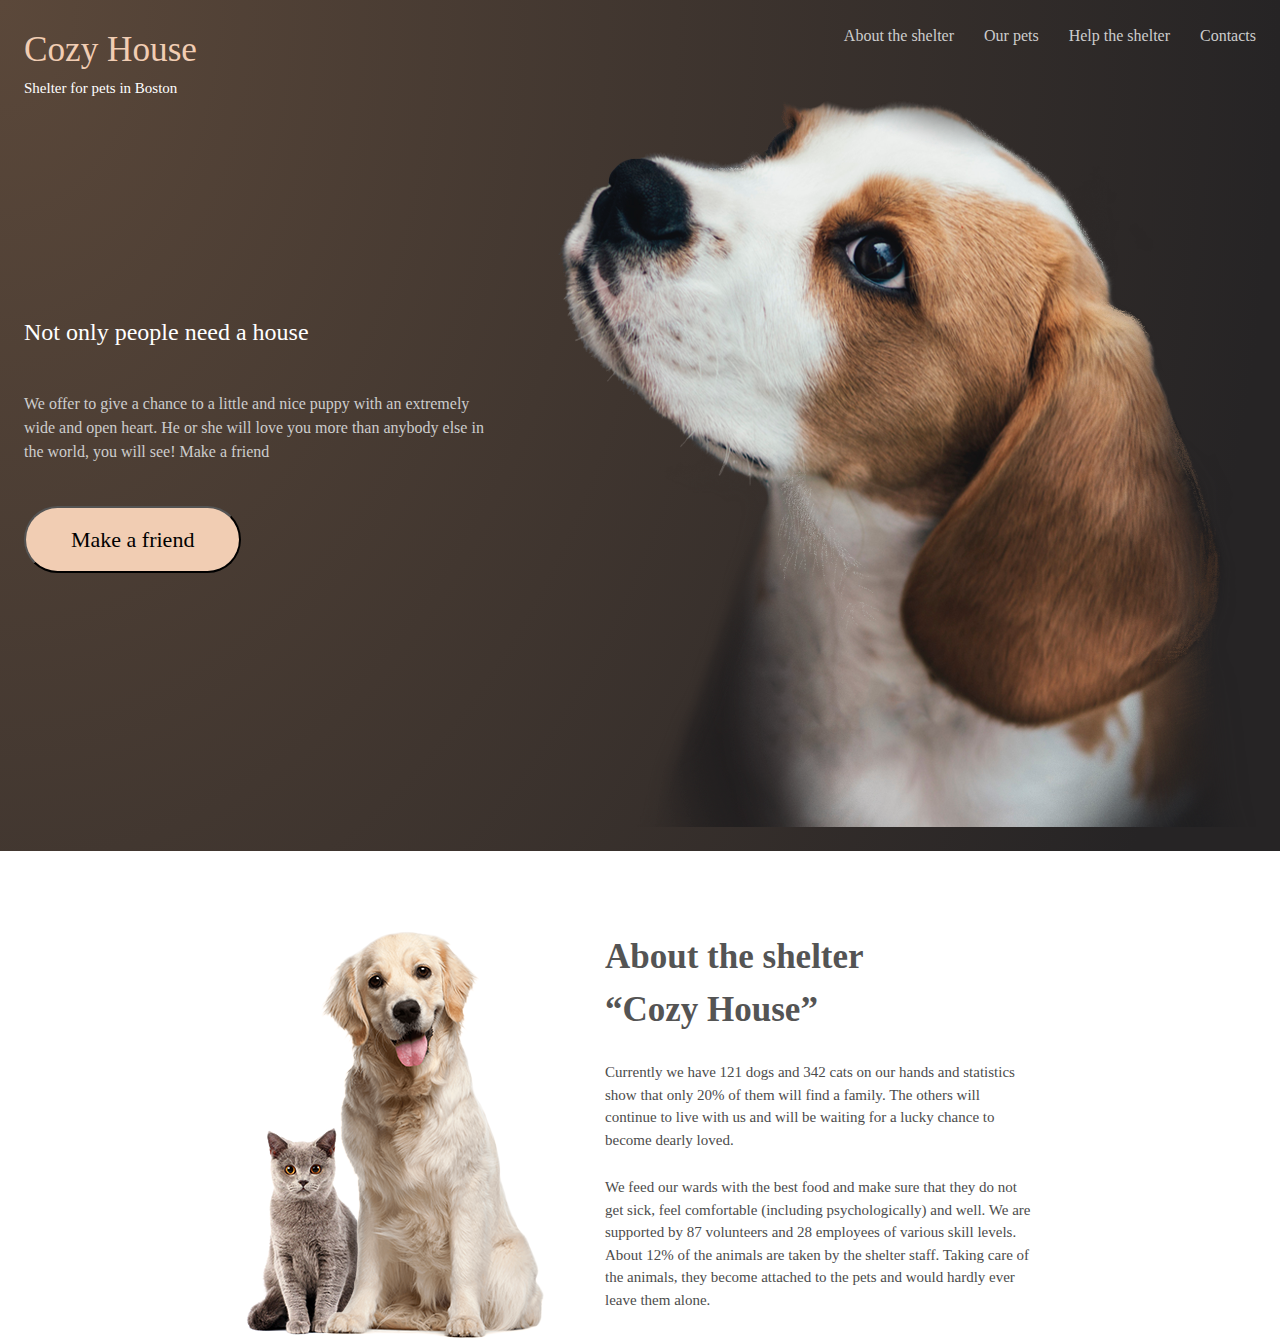
==== index.html @ 3a07ed1d "About the shelter" ====
<!DOCTYPE html>
<html lang="en">
<head>
    <meta charset="UTF-8">
    <meta http-equiv="X-UA-Compatible" content="IE=edge">
    <meta name="viewport" content="width=device-width, initial-scale=1.0">
    <link rel="stylesheet" href="style/header.css">
    <link rel="stylesheet" href="style.css">
    <link rel="stylesheet" href="/style/about_shelter.css">
    <title>Document</title>
</head>
<body>
    <header>
        <div class="menu">
            <div class="logo">
                <p class="cozy_house">Cozy House</p>
                <p class="shelter">Shelter for pets in Boston</p>
            </div>
            <div class="sub_menu">
                <p><a href="">About the shelter</a></p>
                <p><a href="">Our pets</a></p>
                <p><a href="">Help the shelter</a></p>
                <p><a href="">Contacts</a></p>
            </div>
        </div>
        <div class="sub_header">
            <div class="text">
                <h2>Not only people need a house</h2>
                <p class="text_two">We offer to give a chance to a little and nice puppy with an extremely wide and open heart. He or she will love you more than anybody else in the world, you will see! Make a friend</p>
                <button>Make a friend</button>
            </div>
            <div class="dog">
                <img src="/images/dog.png" alt="">
            </div>
        </div>
    </header>
    <section class="about_shelter">
        <img src="/images/dog and cat.png" alt="">
        <div class="about">
            <h3>About the shelter “Cozy House”</h3>
            <p>Currently we have 121 dogs and 342 cats on our hands and statistics show that only 20% of them will find a family. The others will continue to live with us and will be waiting for a lucky chance to become dearly loved.</p>
            <p>We feed our wards with the best food and make sure that they do not get sick, feel comfortable (including psychologically) and well. We are supported by 87 volunteers and 28 employees of various skill levels. About 12% of the animals are taken by the shelter staff. Taking care of the animals, they become attached to the pets and would hardly ever leave them alone.</p>
        </div>
    </section>
</body>
</html>
---- style/header.css ----
header{
    background: radial-gradient(100% 215.42% at 0% 0%, #5B483A 0%, #262425 100%), linear-gradient(0deg, #211F20, #211F20);
    padding-top: 35px;
    padding: 24px;
    height: 100%;
}
.menu{
    display: flex;
    justify-content: space-between;
}
.sub_menu{
    display: flex;
}
.sub_menu p{
    padding-left:30px ;
}
.sub_menu p a{
    color: #CDCDCD;
    text-decoration: none
}
.cozy_house{
    color: #F1CDB3;
    font-weight: 400;
    font-size: 35.2px;
}
.shelter{
    font-size: 15px;
    color: #FFFFFF;
}
.sub_header{
    display: flex;
    justify-content: space-between;
}
.text{
    align-self: center;
    position: relative;
    bottom: 20px;
}
.text h2{
    text-align: 44px;
    font-weight: 400;
    color: #FFFFFF;
}
.text p{
    color: #CDCDCD;
    width: 460px;
}
.text button{
    font-size: 22px;
    font-weight: 400;
    padding: 15px 45px;
    border-radius: 60px;
    background-color: #F1CDB3;
}
.text h2, .text p{
    padding-bottom: 42px;
}
p a:hover {
    border-bottom: 3px solid #F1CDB3;
    cursor: pointer;
    color: #fff;
}
---- style.css ----
/* Указываем box sizing */
*,
*::before,
*::after {
  box-sizing: border-box;
}

/* Убираем внутренние отступы */
ul[class],
ol[class] {
  padding: 0;
}

/* Убираем внешние отступы */
body,
h1,
h2,
h3,
h4,
p,
ul[class],
ol[class],
li,
figure,
figcaption,
blockquote,
dl,
dd {
  margin: 0;
}

/* Выставляем основные настройки по-умолчанию для body */
body {
  min-height: 100vh;
  scroll-behavior: smooth;
  text-rendering: optimizeSpeed;
  line-height: 1.5;
}

/* Удаляем стандартную стилизацию для всех ul и il, у которых есть атрибут class*/
ul[class],
ol[class] {
  list-style: none;
}

/* Элементы a, у которых нет класса, сбрасываем до дефолтных стилей */
a:not([class]) {
  text-decoration-skip-ink: auto;
}

/* Упрощаем работу с изображениями */
img {
  max-width: 100%;
  display: block;
}

/* Указываем понятную периодичность в потоке данных у article*/
article > * + * {
  margin-top: 1em;
}

/* Наследуем шрифты для инпутов и кнопок */
input,
button,
textarea,
select {
  font: inherit;
}

/* Удаляем все анимации и переходы для людей, которые предпочитай их не использовать */
@media (prefers-reduced-motion: reduce) {
  * {
    animation-duration: 0.01ms !important;
    animation-iteration-count: 1 !important;
    transition-duration: 0.01ms !important;
    scroll-behavior: auto !important;
  }
}
---- style/about_shelter.css ----
.about_shelter{
    display: flex;
    justify-content: space-around;
    padding: 80px 215px 0 215px;
}
.about_shelter h3{
   color: #545454; 
   font-size: 35px;
   width: 330px;
   padding-bottom: 25px;
}
.about_shelter p{
    color: #4C4C4C;
    font-size: 15px;
    width: 430px;
    padding-bottom: 25px;
}
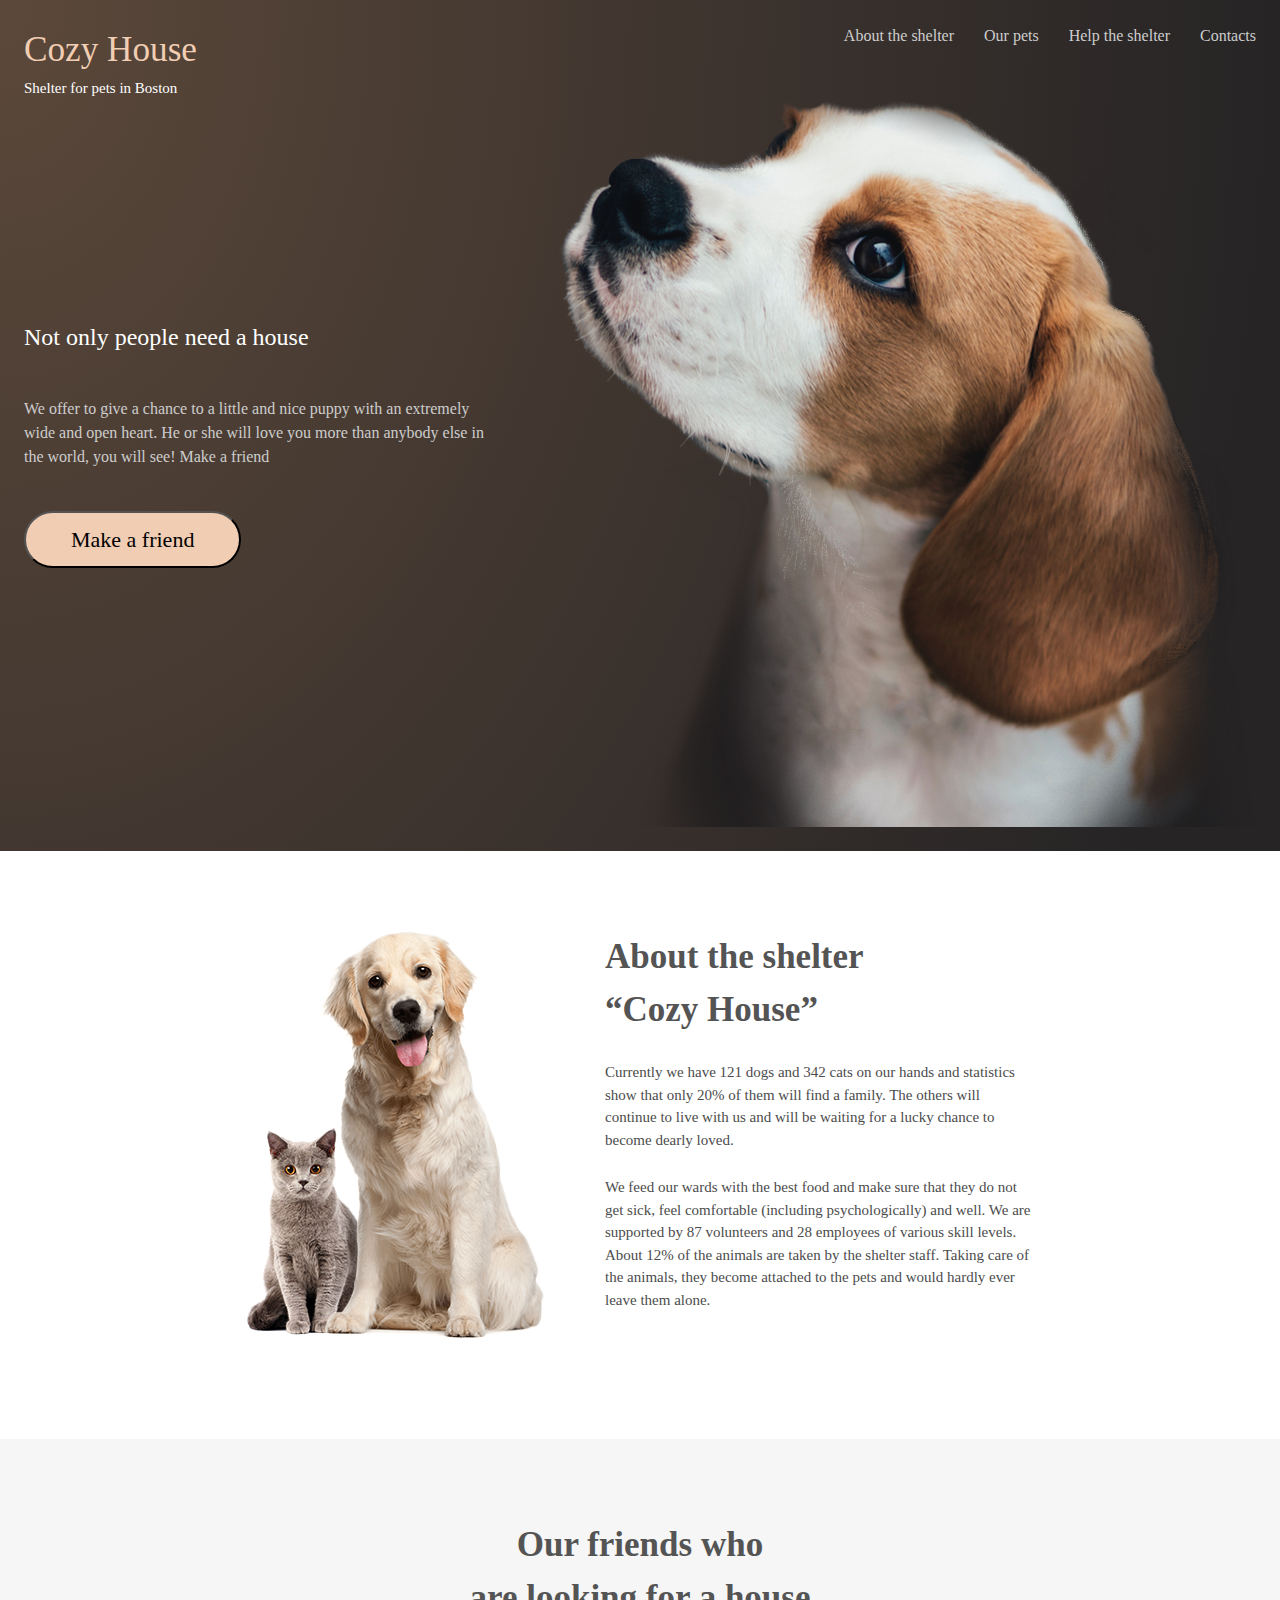
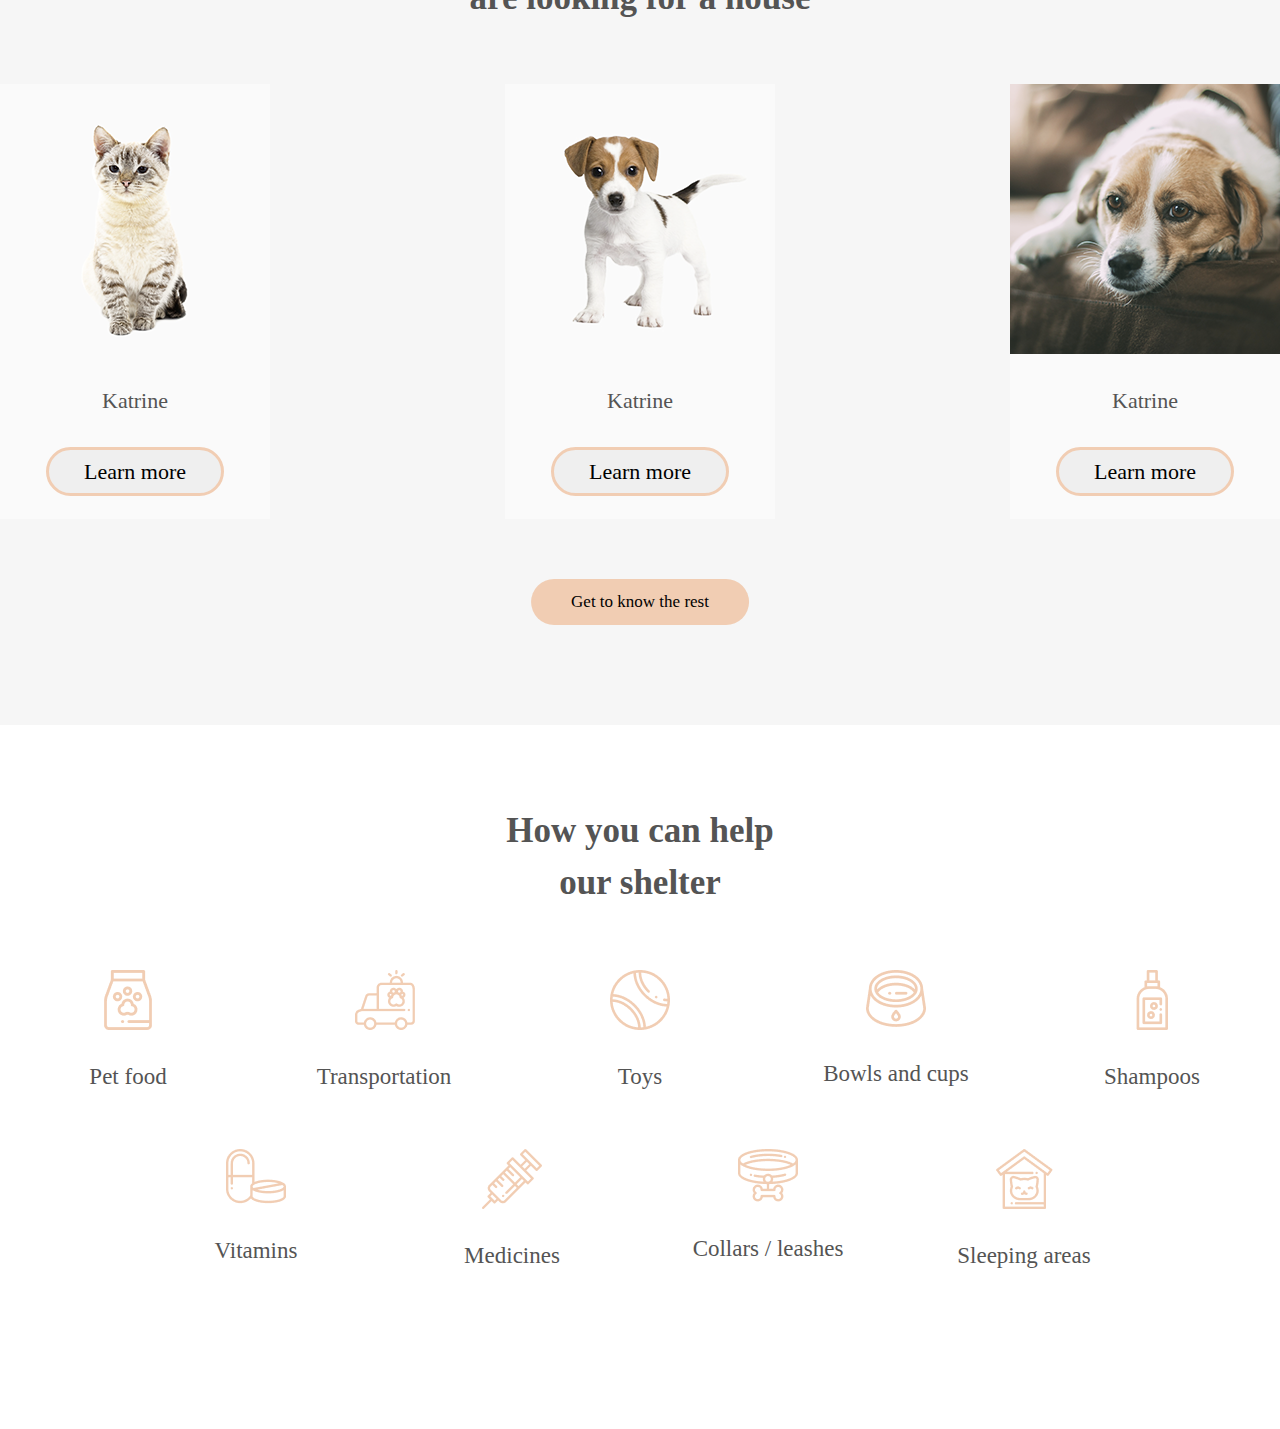
==== commit 7fa411ba: "How you can help" ====
--- a/index.html
+++ b/index.html
@@ -7,6 +7,8 @@
     <link rel="stylesheet" href="style/header.css">
     <link rel="stylesheet" href="style.css">
     <link rel="stylesheet" href="/style/about_shelter.css">
+    <link rel="stylesheet" href="/style/slider.css">
+    <link rel="stylesheet" href="/style/hou_you_can_help.css">
     <title>Document</title>
 </head>
 <body>
@@ -42,5 +44,69 @@
             <p>We feed our wards with the best food and make sure that they do not get sick, feel comfortable (including psychologically) and well. We are supported by 87 volunteers and 28 employees of various skill levels. About 12% of the animals are taken by the shelter staff. Taking care of the animals, they become attached to the pets and would hardly ever leave them alone.</p>
         </div>
     </section>
+    <section class="slider">
+        <h3>Our friends who <br> are looking for a house</h3>
+        <div class="slider_body">
+            <div class="slider_item">
+                <img src="/images/animals/1.png" alt="">
+                <p class="name">Katrine</p>
+                <button>Learn more</button>
+            </div>
+            <div class="slider_item">
+                <img src="/images/animals/2.png" alt="">
+                <p class="name">Katrine</p>
+                <button>Learn more</button>
+            </div>
+            <div class="slider_item">
+                <img src="/images/animals/3.png" alt="">
+                <p class="name">Katrine</p>
+                <button>Learn more</button>
+            </div>
+        </div>
+        <button class="to_know">Get to know the rest</button>
+    </section>
+    <section class="hou_you_can_help">
+        <h3>How you can help <br> our shelter</h3>
+        <div class="ways_of_help">
+            <div>
+                <img src="/images/ways/Vector.png" alt="">
+                <p>Pet food</p>
+            </div>
+            <div>
+                <img src="/images/ways/transportation.png" alt="">
+                <p>Transportation</p>
+            </div>
+            <div>
+                <img src="/images/ways/toys.png" alt="">
+                <p>Toys</p>
+            </div>
+            <div>
+                <img src="/images/ways/bowls-and-cups.png" alt="">
+                <p>Bowls and cups</p>
+            </div>
+            <div>
+                <img src="/images/ways/shampoos1.png" alt="">
+                <p>Shampoos</p>
+            </div>
+            <div>
+                <img src="/images/ways/vitamins.png" alt="">
+                <p>Vitamins</p>
+            </div>
+            <div>
+                <img src="/images/ways/medicines.png" alt="">
+                <p>Medicines</p>
+            </div>
+
+            <div>
+                <img src="/images/ways/collars-or-leashes.png" alt="">
+                <p>Collars / leashes</p>
+            </div>
+            <div>
+                <img src="/images/ways/sleeping-area.png" alt="">
+                <p>Sleeping areas</p>
+            </div>
+        </div>
+        
+    </section>
 </body>
 </html>--- a/style/header.css
+++ b/style/header.css
@@ -48,7 +48,7 @@
 .text button{
     font-size: 22px;
     font-weight: 400;
-    padding: 15px 45px;
+    padding: 10px 45px;
     border-radius: 60px;
     background-color: #F1CDB3;
 }
--- a/style/about_shelter.css
+++ b/style/about_shelter.css
@@ -2,6 +2,7 @@
     display: flex;
     justify-content: space-around;
     padding: 80px 215px 0 215px;
+    padding-bottom: 100px;
 }
 .about_shelter h3{
    color: #545454; 
--- a/style/slider.css
+++ b/style/slider.css
@@ -0,0 +1,54 @@
+.slider{
+    background-color: #F6F6F6;
+    color: #545454;
+}
+
+.slider h3{
+    padding-top: 80px;
+    padding-bottom: 60px;
+    text-align: center;
+    font-size: 35px;
+}
+.slider_body{
+    display: flex;
+    justify-content: space-between;
+}
+.slider_item{
+    width: 270px;
+    height: 435px;
+    font-size: 22px;
+    background-color: #FAFAFA;
+}
+.slider_item img{
+    padding-bottom: 30px;
+}
+.slider_item p{
+    text-align: center;
+    color: #545454;
+    padding-bottom: 30px;
+}
+.slider_item button{
+    text-align: center;
+    font-size: 22px;
+    font-weight: 400;
+    padding: 5px 35px;
+    border-radius: 60px;
+    border: 3px #F1CDB3 solid;
+    position: relative;
+    left: 50%;
+    transform: translate(-50%, 0);
+}
+.to_know{
+    font-size: 17px;
+    font-weight: 400;
+    padding: 5px 35px;
+    border-radius: 60px;
+    background: #F1CDB3;
+    border: 0px;
+    position: relative;
+    left: 50%;
+    transform: translate(-50%, 0);
+    margin-top: 60px;
+    margin-bottom: 100px;
+    padding: 10px 40px;
+}
--- a/style/hou_you_can_help.css
+++ b/style/hou_you_can_help.css
@@ -0,0 +1,31 @@
+.ways_of_help{
+    display: flex;
+    flex-wrap: wrap;
+    justify-content: center;
+    padding-bottom: 100px;
+}
+.ways_of_help div{
+    flex-basis: 20%;
+}
+.ways_of_help img{
+    display: block;
+    margin: 0 auto;
+    padding-bottom: 30px;
+}
+.ways_of_help p{
+    text-align: center;
+    padding-bottom: 55px;
+}
+.hou_you_can_help{
+    font-weight: 400;
+    color: #545454;
+}
+.hou_you_can_help h3{
+    text-align: center;
+    padding-top: 80px;
+    padding-bottom: 60px;
+    font-size: 35px;
+}
+.ways_of_help{
+    font-size: 23px;
+}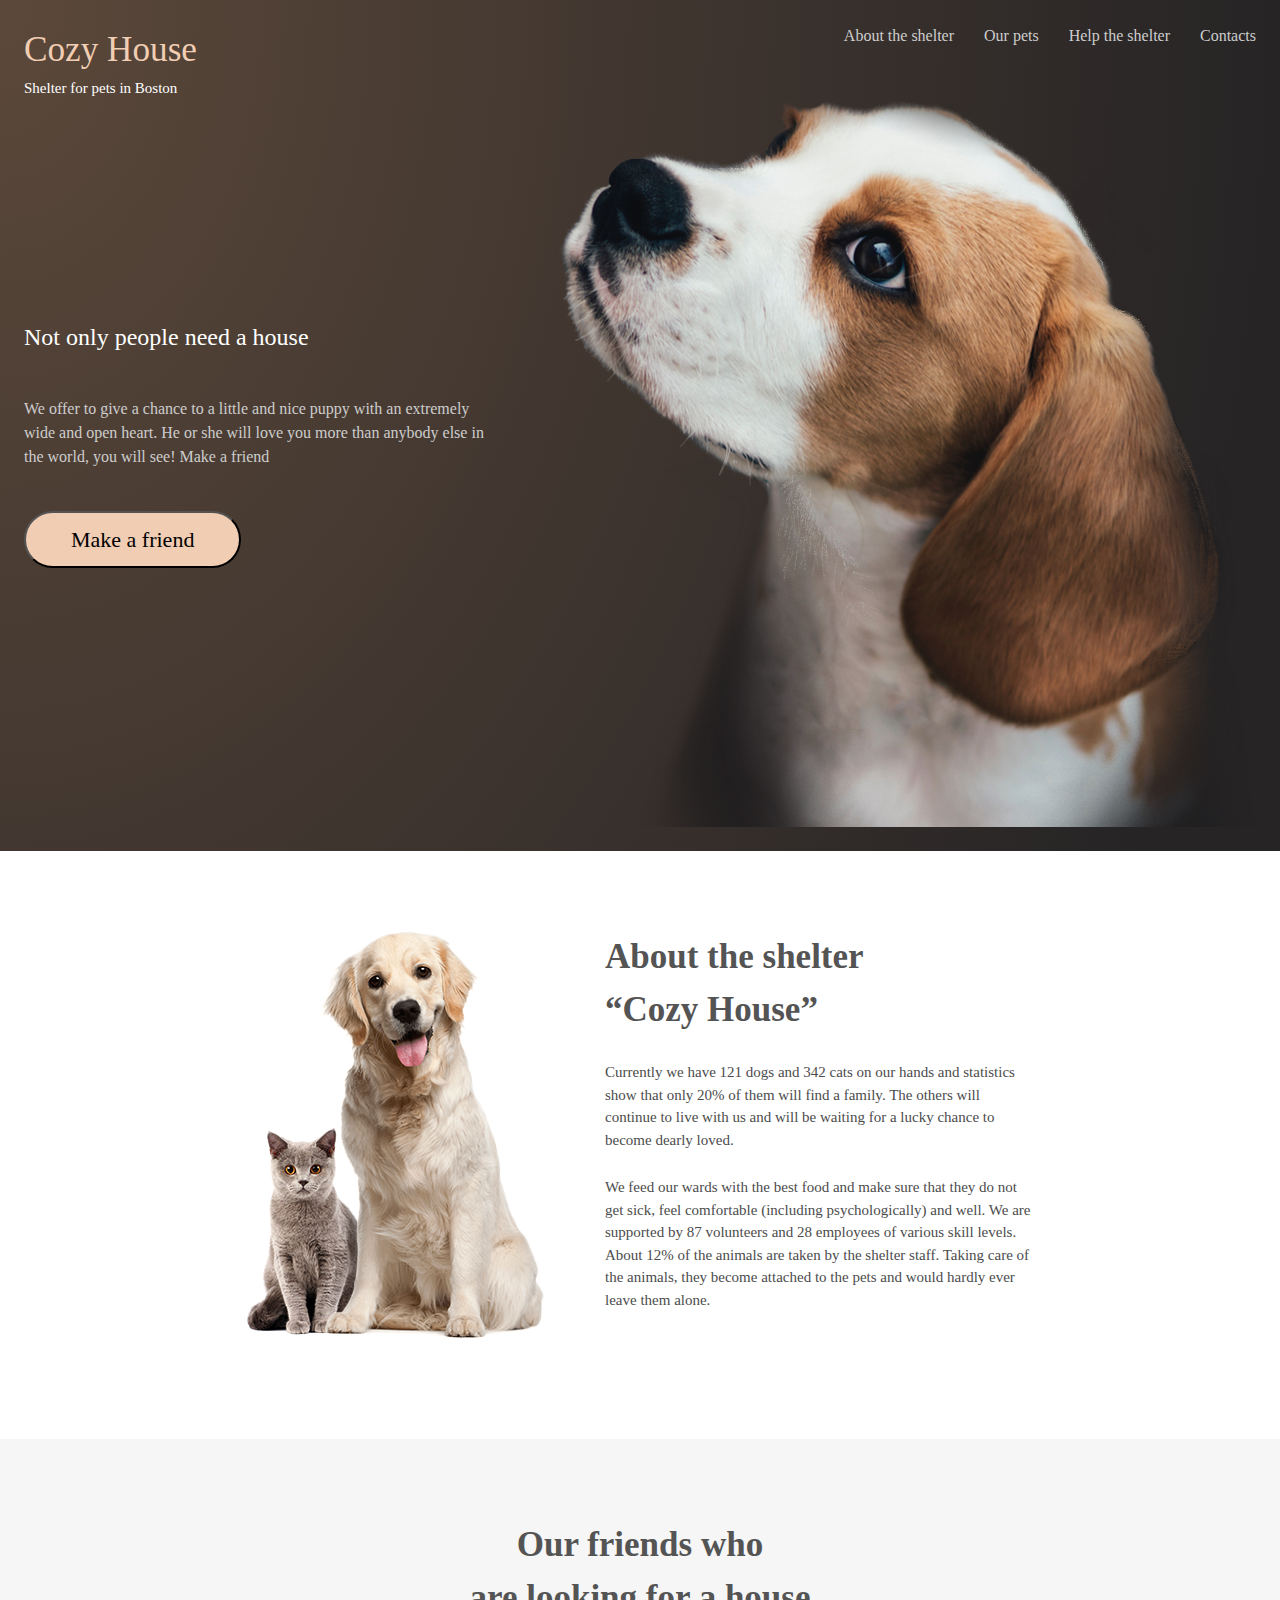
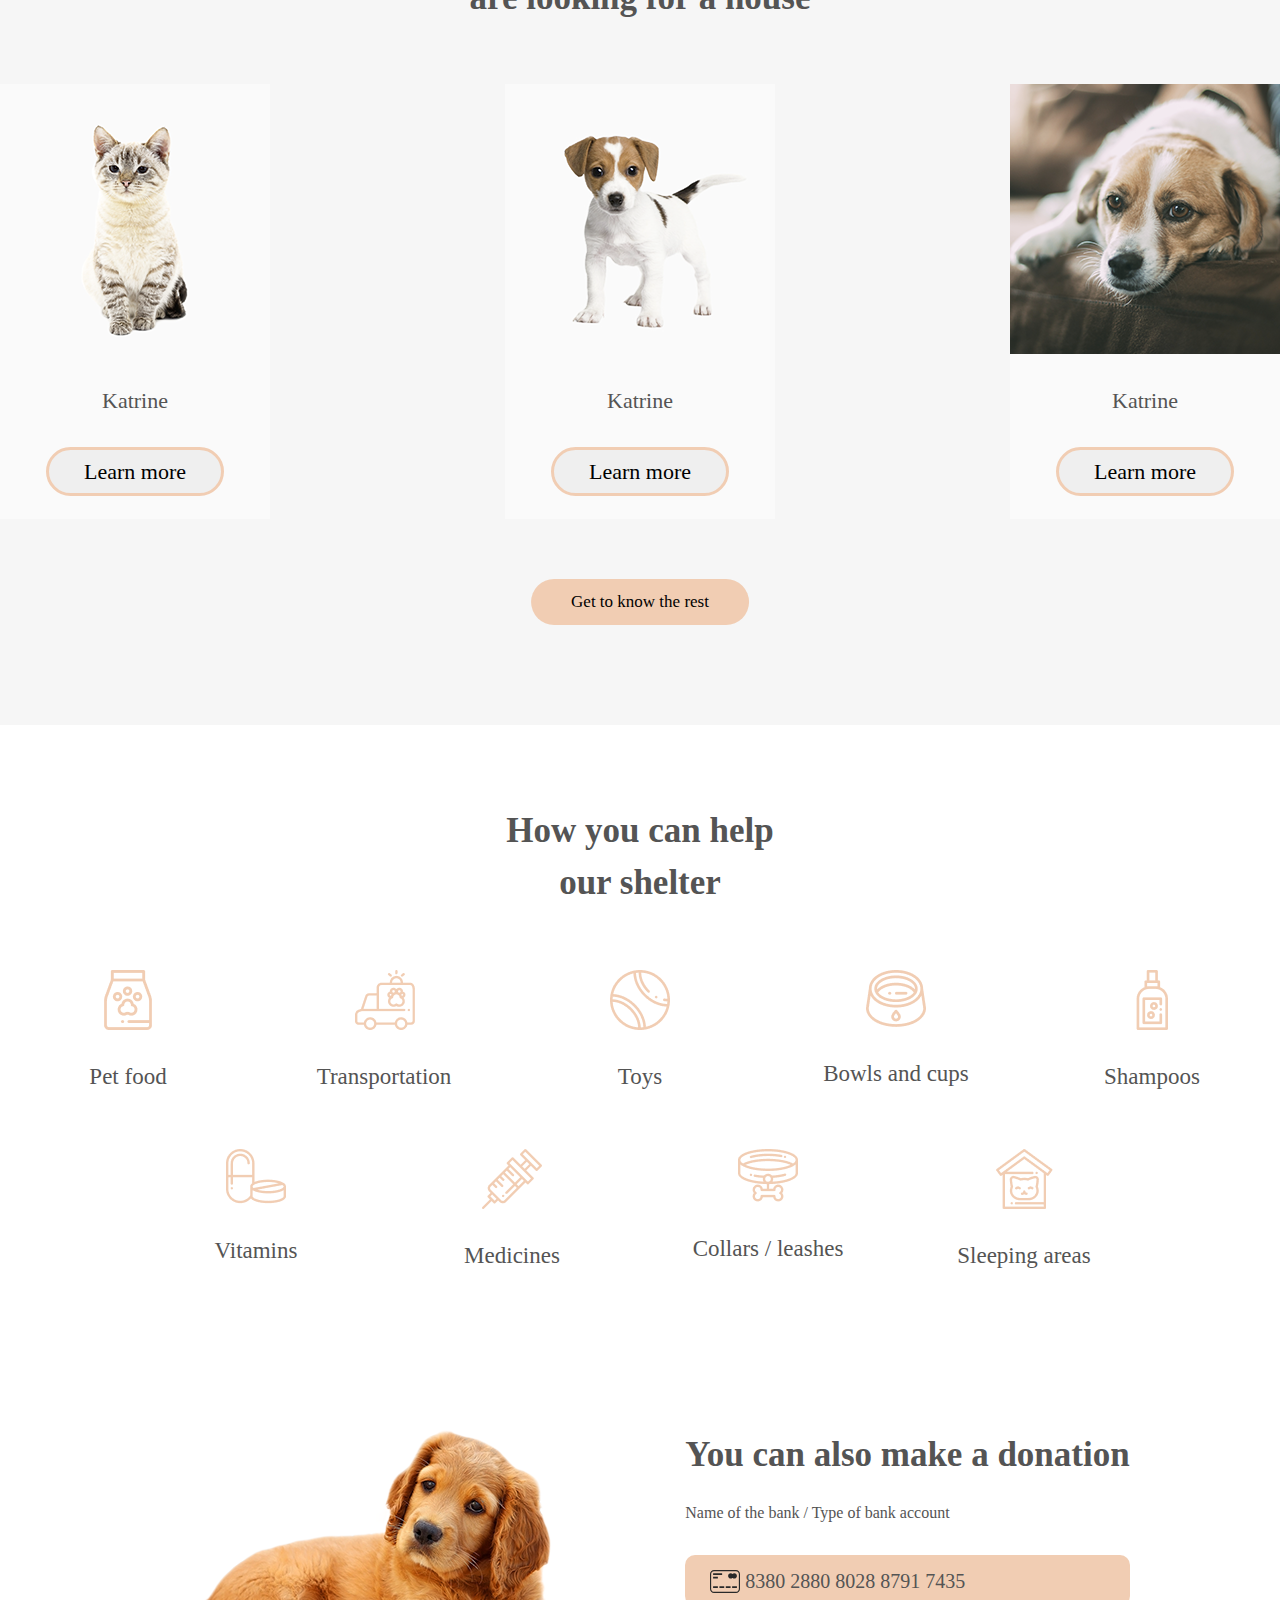
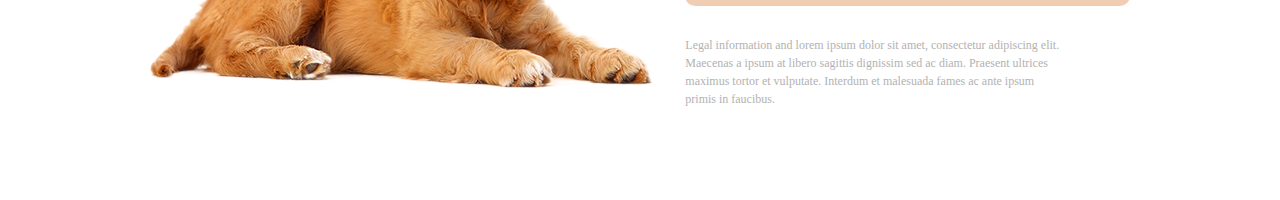
==== commit ee2a0c25: "donation" ====
--- a/index.html
+++ b/index.html
@@ -9,6 +9,7 @@
     <link rel="stylesheet" href="/style/about_shelter.css">
     <link rel="stylesheet" href="/style/slider.css">
     <link rel="stylesheet" href="/style/hou_you_can_help.css">
+    <link rel="stylesheet" href="/style/donation.css">
     <title>Document</title>
 </head>
 <body>
@@ -106,7 +107,15 @@
                 <p>Sleeping areas</p>
             </div>
         </div>
-        
+    </section>
+    <section class="donation"> 
+        <img src="/images/donation/donation-dog.png" alt="">
+        <div class="description">
+            <h3>You can also make a donation</h3>
+            <p class="bank">Name of the bank / Type of bank account</p>
+            <p class="card">8380 2880 8028 8791 7435</p>
+            <p class="text">Legal information and lorem ipsum dolor sit amet, consectetur adipiscing elit. Maecenas a ipsum at libero sagittis dignissim sed ac diam. Praesent ultrices maximus tortor et vulputate. Interdum et malesuada fames ac ante ipsum primis in faucibus.</p>
+        </div>
     </section>
 </body>
 </html>--- a/style/header.css
+++ b/style/header.css
@@ -31,7 +31,7 @@
     display: flex;
     justify-content: space-between;
 }
-.text{
+header .text{
     align-self: center;
     position: relative;
     bottom: 20px;
--- a/style.css
+++ b/style.css
@@ -76,3 +76,7 @@
     scroll-behavior: auto !important;
   }
 }
+
+body{
+  width: 400;
+}--- a/style/donation.css
+++ b/style/donation.css
@@ -0,0 +1,38 @@
+.donation .card::before{
+    content:  url('/images/donation/credit-card.svg');
+    position: relative;
+    top: 5px;
+    right: 5px;
+}
+.donation .card{
+    background: #F1CDB3;
+    padding: 10px;
+    border-radius: 10px;
+    position: relative;
+    padding-left: 30px;
+    margin-bottom: 30px;
+    font-size: 20px;
+    color: #545454;
+}
+.donation{
+    display: flex;
+    justify-content: center;
+}
+.donation .text{
+    width: 380px;
+    font-size: 12px;
+    color: #B2B2B2;
+}
+.donation h3{
+    padding-bottom: 20px;
+    font-size: 35px;
+    color: #545454;
+}
+.donation .bank{
+    padding-bottom: 30px;
+    color: #545454;
+}
+.donation img{
+    padding-right: 30px;
+    padding-bottom: 110px;
+}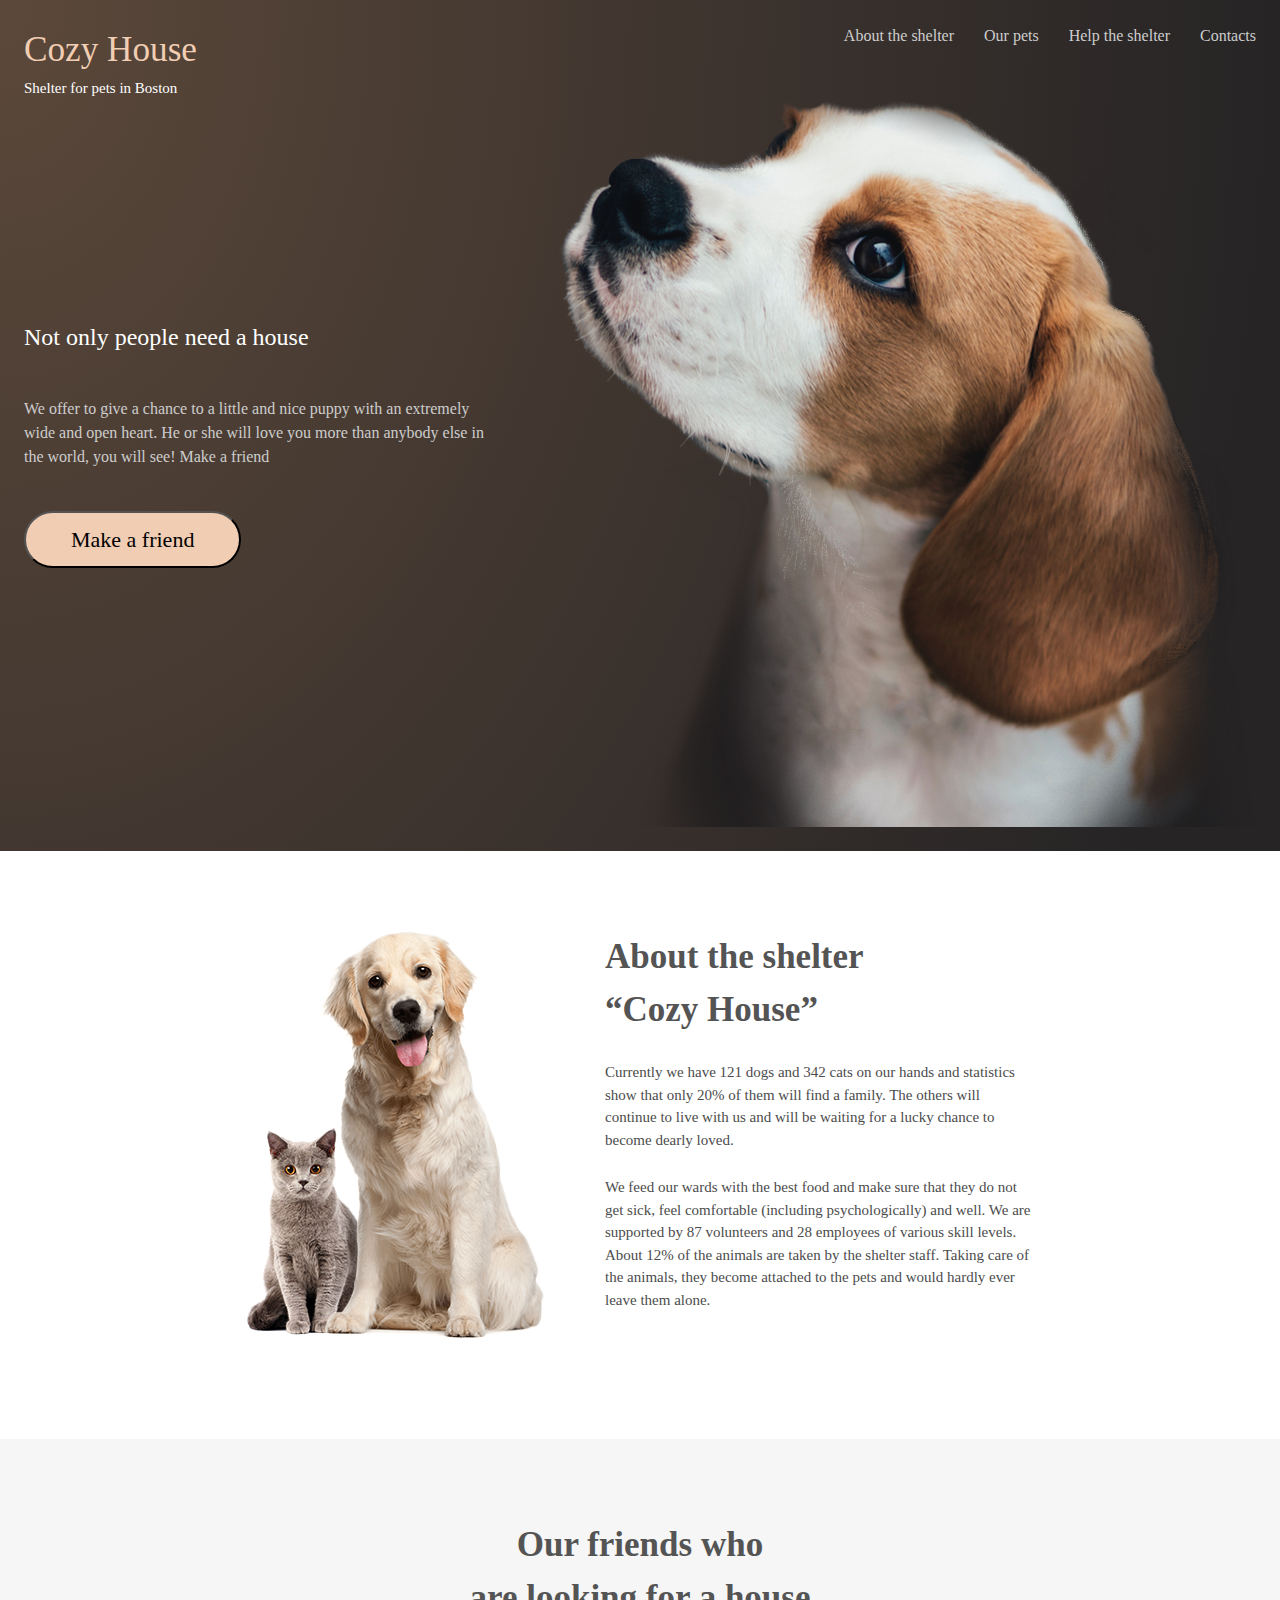
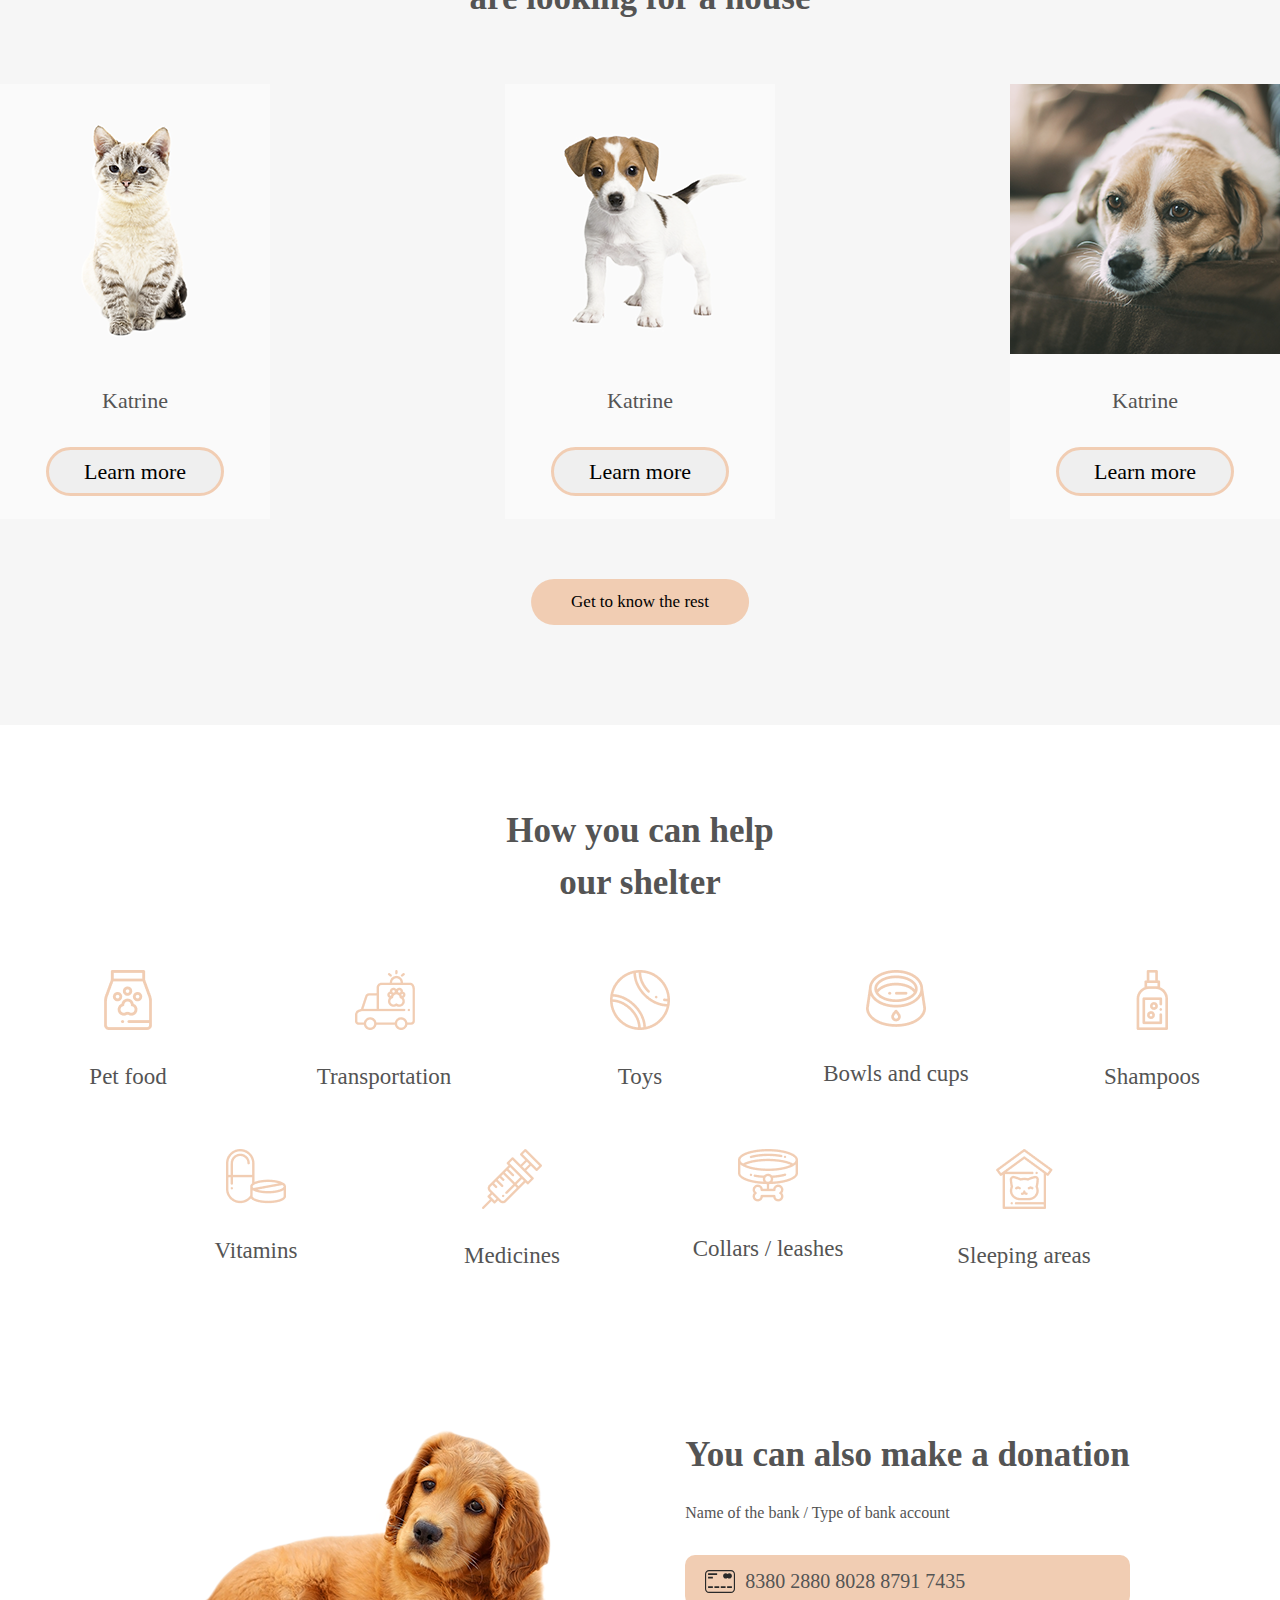
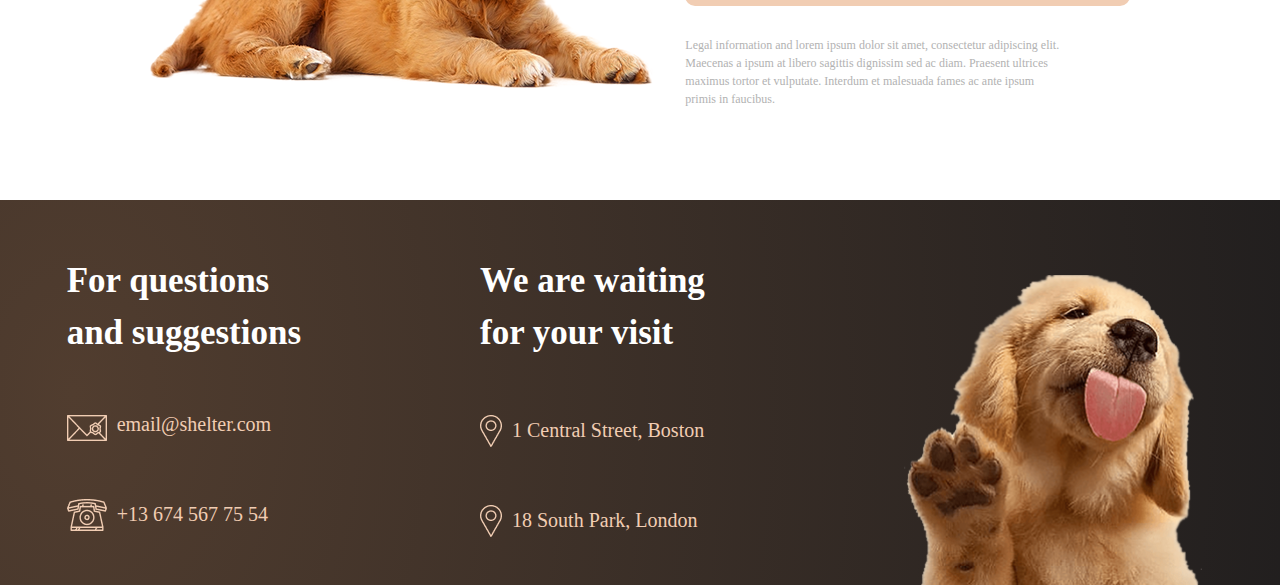
==== commit 00e25380: "footer" ====
--- a/index.html
+++ b/index.html
@@ -10,6 +10,7 @@
     <link rel="stylesheet" href="/style/slider.css">
     <link rel="stylesheet" href="/style/hou_you_can_help.css">
     <link rel="stylesheet" href="/style/donation.css">
+    <link rel="stylesheet" href="/style/footer.css">
     <title>Document</title>
 </head>
 <body>
@@ -117,5 +118,20 @@
             <p class="text">Legal information and lorem ipsum dolor sit amet, consectetur adipiscing elit. Maecenas a ipsum at libero sagittis dignissim sed ac diam. Praesent ultrices maximus tortor et vulputate. Interdum et malesuada fames ac ante ipsum primis in faucibus.</p>
         </div>
     </section>
+    <footer>
+        <div>
+            <h3>For questions <br> and suggestions</h3>
+            <p class="email">email@shelter.com</p>
+            <p class="phone">+13 674 567 75 54</p>
+        </div>
+        <div>
+            <h3>We are waiting <br> for your visit</h3>
+            <p class="location">1 Central Street, Boston </p>
+            <p class="location">18 South Park, London </p>
+        </div>
+        <img src="/images/footer/footer-puppy.png" alt="">
+    </footer>
+
+    <script src="/script.js"></script>
 </body>
 </html>--- a/style.css
+++ b/style.css
@@ -79,4 +79,71 @@
 
 body{
   width: 400;
+}
+
+
+#slider {
+	margin: 2em auto;
+	width: 960px;
+	overflow: hidden;
+}
+
+#slider-wrapper {
+	width: 9999px;
+	height: 300px;
+	position: relative;
+	transition: left 400ms linear;
+}
+
+.slide {
+	float: left;
+	width: 960px;
+	height: 300px;
+	position: relative;
+	overflow: hidden;
+}
+
+.slide img {
+	position: absolute;
+	top: 0;
+	left: 0;
+}
+
+.caption {
+	margin: 0;
+	position: absolute;
+	z-index: 100;
+	bottom: -2em;
+	left: 0;
+	width: 100%;
+	height: 2em;
+	line-height: 2;
+	text-align: center;
+	background: rgba( 0, 0, 0, 0.6 );
+	color: #fff;
+	transition: bottom 500ms ease-in;
+}
+.caption.visible {
+	bottom: 0;
+}
+
+#slider-nav {
+	margin: 1em 0;
+	text-align: center;
+}
+
+#slider-nav a {
+	width: 2em;
+	height: 2em;
+	border: 1px solid #ccc;
+	text-align: center;
+	text-decoration: none;
+	color: #000;
+	display: inline-block;
+	line-height: 2;
+	margin-right: 0.5em;
+}
+
+#slider-nav a.current {
+	border-color: #000;
 }--- a/style/donation.css
+++ b/style/donation.css
@@ -2,7 +2,7 @@
     content:  url('/images/donation/credit-card.svg');
     position: relative;
     top: 5px;
-    right: 5px;
+    right: 10px;
 }
 .donation .card{
     background: #F1CDB3;
--- a/style/footer.css
+++ b/style/footer.css
@@ -0,0 +1,44 @@
+footer{
+    background: radial-gradient(110.67% 538.64% at 5.73% 50%, #513D2F 0%, #1A1A1C 100%),linear-gradient(0deg, #211F20, #211F20);
+    display: flex;
+    padding-top: 55px;
+    display: flex;
+    justify-content: space-around;
+}
+.location::before{
+    content: url('/images/footer/pin.png');
+    position: relative;
+    right: 10px;
+    top: 10px;
+}
+.email::before{
+    content: url('/images/footer/mail.png');
+    position: relative;
+    right: 10px;
+    top: 10px;
+}
+.phone::before{
+    content: url('/images/footer/phone.png');
+    position: relative;
+    right: 10px;
+    top: 10px;
+}
+footer p{
+    color: #F1CDB3;
+    font-size: 20px;
+    padding-bottom: 50px;
+    width: 260px;
+}
+footer h3{
+    color: #fff;
+    font-size: 35px;
+    padding-bottom: 45px;
+    position: relative;
+    right: 10px;
+}
+footer img{
+    width: 300px;
+    height: 310px;
+    position: relative;
+    top: 20px;
+}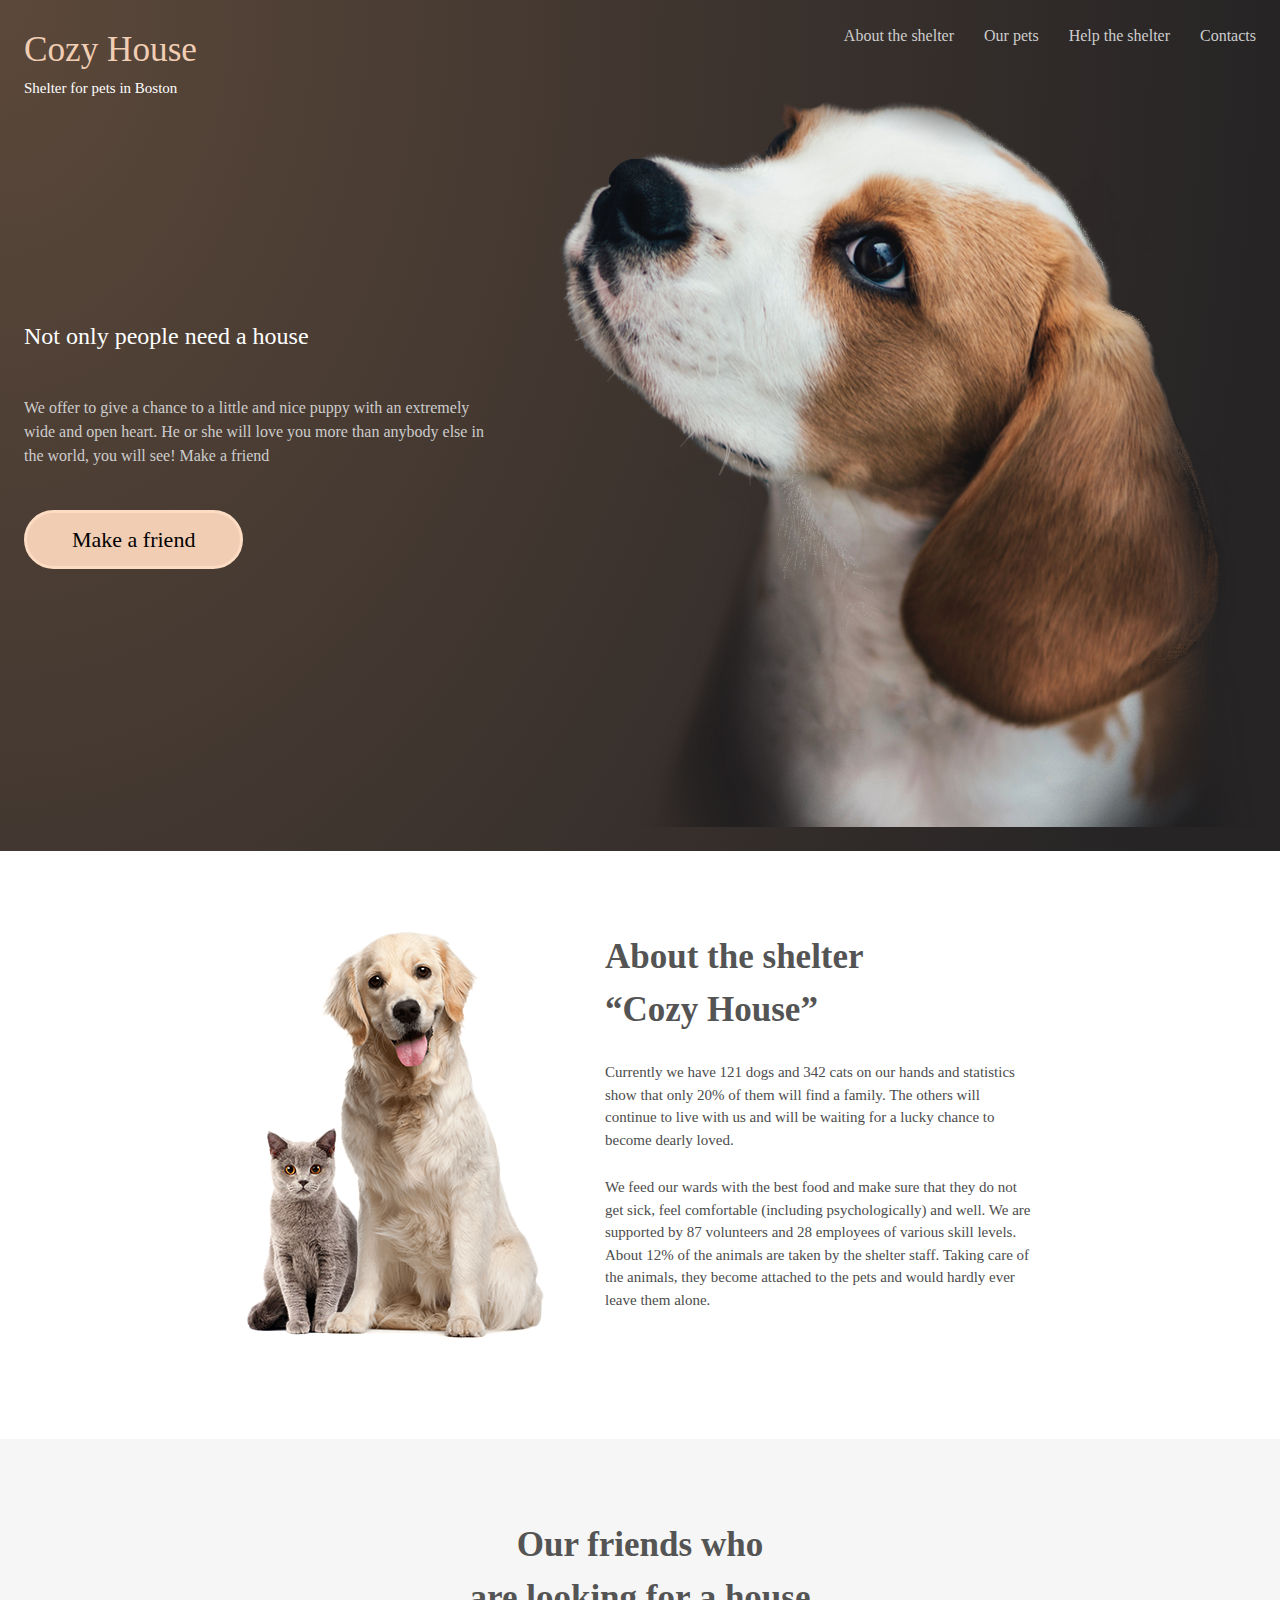
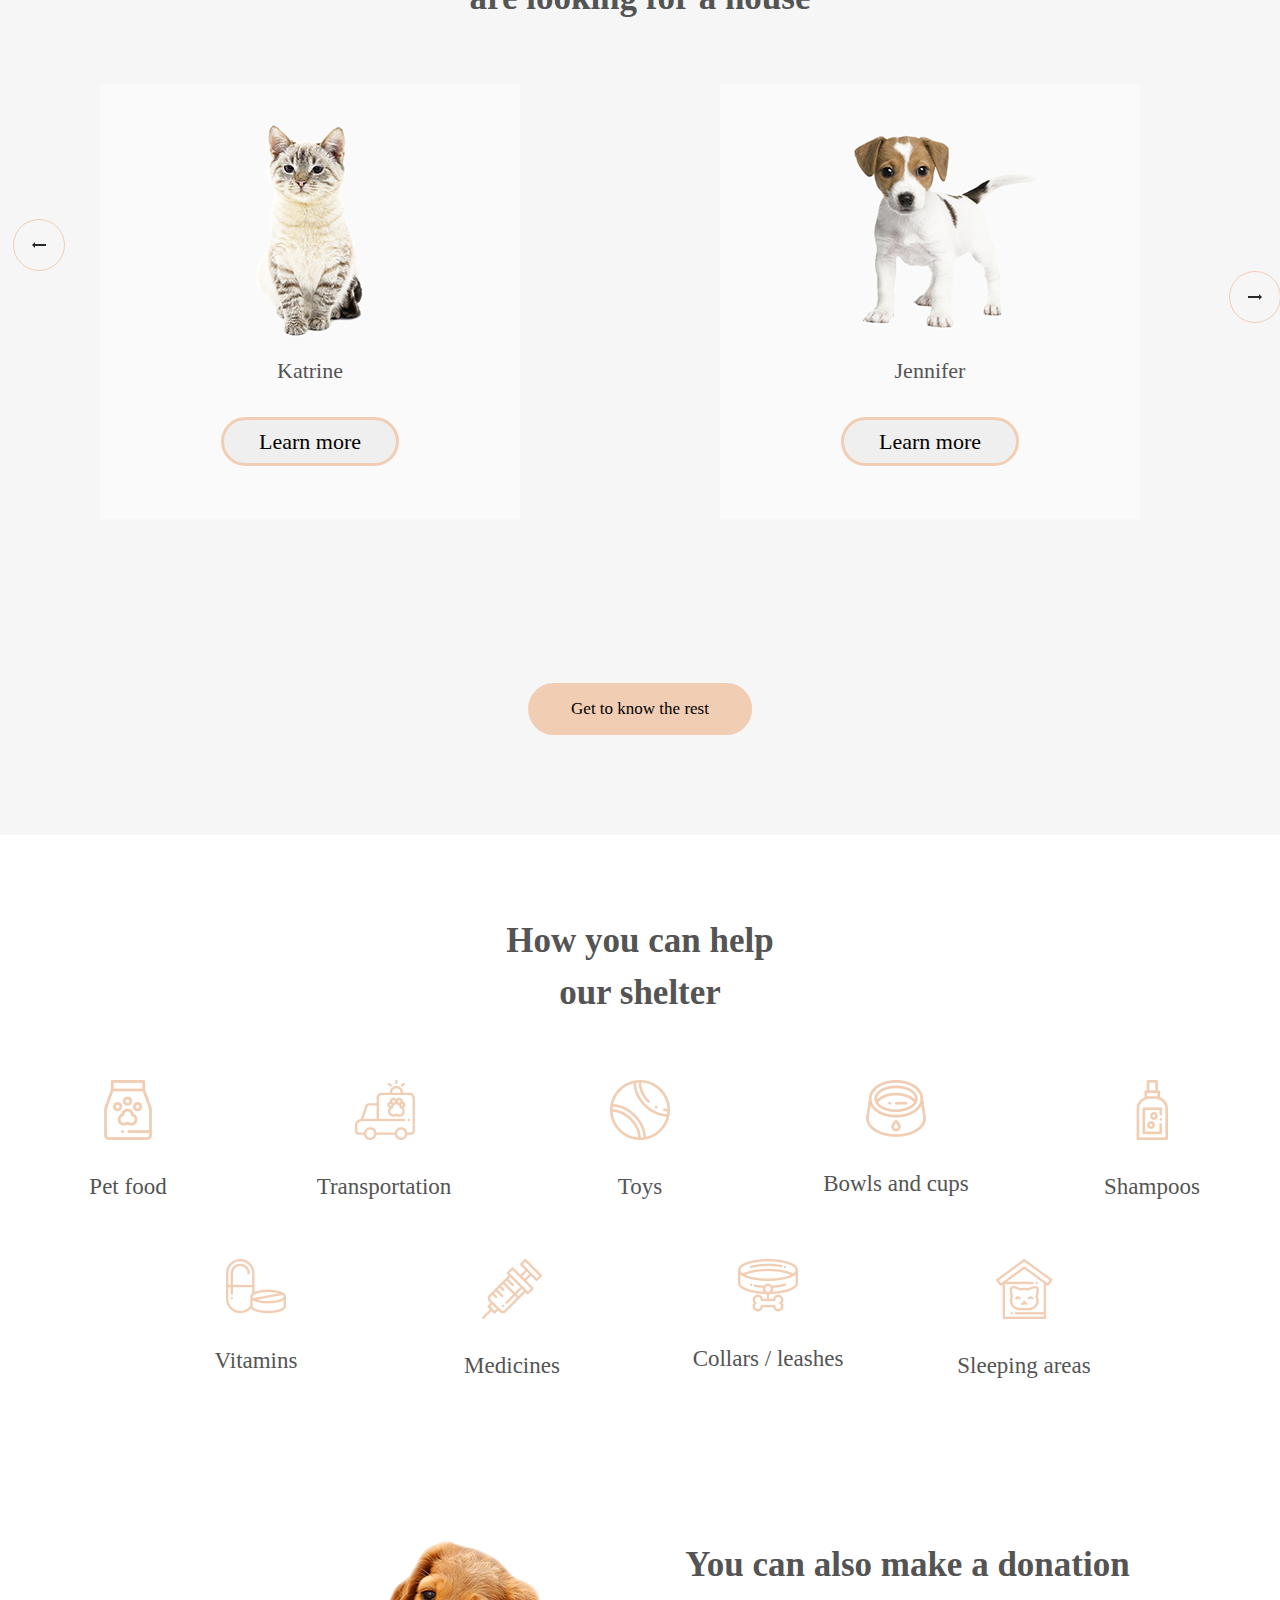
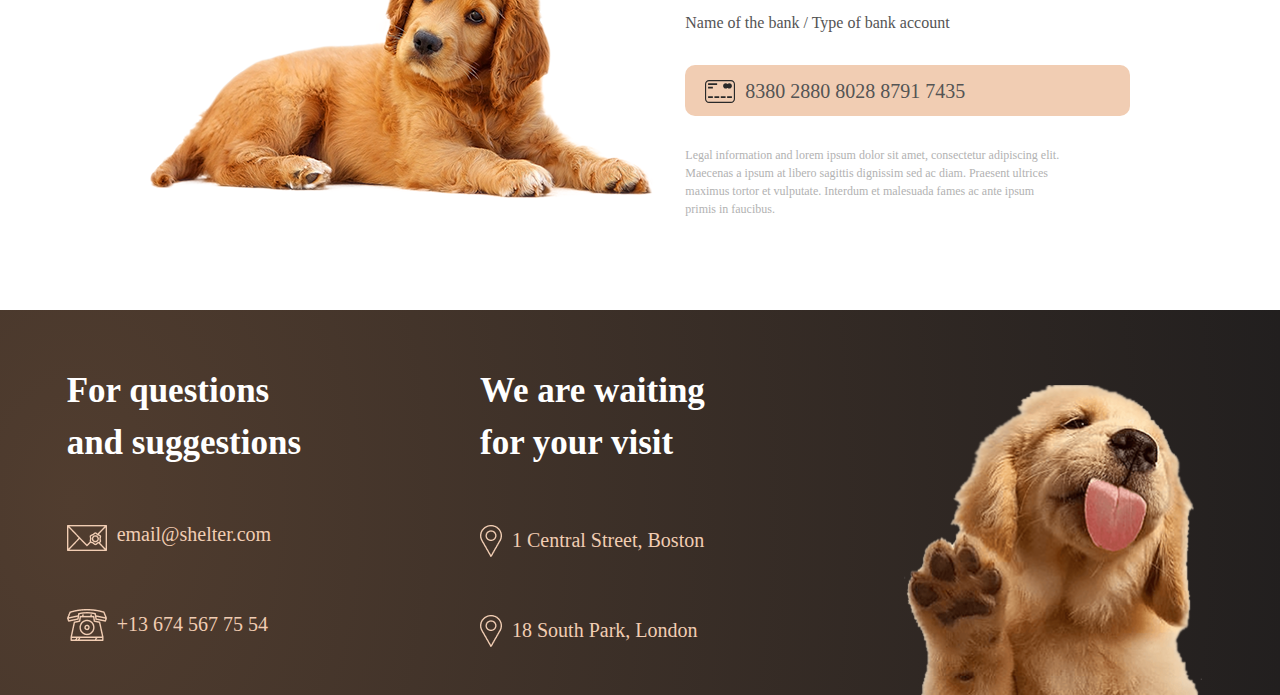
==== commit ffa7ff62: "slider" ====
--- a/index.html
+++ b/index.html
@@ -11,6 +11,7 @@
     <link rel="stylesheet" href="/style/hou_you_can_help.css">
     <link rel="stylesheet" href="/style/donation.css">
     <link rel="stylesheet" href="/style/footer.css">
+    <link rel="stylesheet" href="/style/modal.css">
     <title>Document</title>
 </head>
 <body>
@@ -49,24 +50,32 @@
     <section class="slider">
         <h3>Our friends who <br> are looking for a house</h3>
         <div class="slider_body">
-            <div class="slider_item">
+            <div class="slider_item active">
                 <img src="/images/animals/1.png" alt="">
                 <p class="name">Katrine</p>
-                <button>Learn more</button>
+                <button onclick="createWindow(0)">Learn more</button>
             </div>
-            <div class="slider_item">
+            <div class="slider_item active">
                 <img src="/images/animals/2.png" alt="">
-                <p class="name">Katrine</p>
-                <button>Learn more</button>
+                <p class="name">Jennifer</p>
+                <button onclick="createWindow(1)">Learn more</button>
             </div>
-            <div class="slider_item">
+            <div class="slider_item active">
                 <img src="/images/animals/3.png" alt="">
-                <p class="name">Katrine</p>
-                <button>Learn more</button>
+                <p class="name">Woody</p>
+                <button onclick="createWindow(2)">Learn more</button>
             </div>
+           
+        </div>
+        <div class="prev">
+            <img src="/images/Arrow.png" alt="">
+        </div>
+        <div class="next">
+            <img src="/images/Arrow.png" alt="">
         </div>
         <button class="to_know">Get to know the rest</button>
     </section>
+    
     <section class="hou_you_can_help">
         <h3>How you can help <br> our shelter</h3>
         <div class="ways_of_help">
@@ -131,7 +140,29 @@
         </div>
         <img src="/images/footer/footer-puppy.png" alt="">
     </footer>
+    <div class="bacround" hidden></div>
+    <div class="modal" hidden>
+        <div class="close">x</div>
+        <div class="sub_modal">
+            <img src="" alt="">
+            <div class="modal_two">
+                <h3 class="name"></h3>
+                <p class="breed"></p>
+                <p class="description"></p>
+                <div class="data">
+                    <ul>
+                        <li><p><span>Age: </span> 2 months</p></li>
+                        <li><p><span>Inoculations: </span> none</p></li>
+                        <li><p><span>Diseases: </span> none</p></li>
+                        <li><p><span>Parasites: </span> none</p></li>
+                    </ul>
+                </div>
+            </div>
+        </div>
 
-    <script src="/script.js"></script>
+    </div>
+
+    <script src="/js/slider.js"></script>
+    <script src="/js/modal_window.js"></script>
 </body>
 </html>--- a/style/header.css
+++ b/style/header.css
@@ -51,6 +51,7 @@
     padding: 10px 45px;
     border-radius: 60px;
     background-color: #F1CDB3;
+    border: 3px #FDDCC4 solid;
 }
 .text h2, .text p{
     padding-bottom: 42px;
@@ -59,4 +60,8 @@
     border-bottom: 3px solid #F1CDB3;
     cursor: pointer;
     color: #fff;
+}
+.text button:hover{
+    background-color: #FFFFFF;
+
 }--- a/style.css
+++ b/style.css
@@ -81,69 +81,3 @@
   width: 400;
 }
 
-
-#slider {
-	margin: 2em auto;
-	width: 960px;
-	overflow: hidden;
-}
-
-#slider-wrapper {
-	width: 9999px;
-	height: 300px;
-	position: relative;
-	transition: left 400ms linear;
-}
-
-.slide {
-	float: left;
-	width: 960px;
-	height: 300px;
-	position: relative;
-	overflow: hidden;
-}
-
-.slide img {
-	position: absolute;
-	top: 0;
-	left: 0;
-}
-
-.caption {
-	margin: 0;
-	position: absolute;
-	z-index: 100;
-	bottom: -2em;
-	left: 0;
-	width: 100%;
-	height: 2em;
-	line-height: 2;
-	text-align: center;
-	background: rgba( 0, 0, 0, 0.6 );
-	color: #fff;
-	transition: bottom 500ms ease-in;
-}
-.caption.visible {
-	bottom: 0;
-}
-
-#slider-nav {
-	margin: 1em 0;
-	text-align: center;
-}
-
-#slider-nav a {
-	width: 2em;
-	height: 2em;
-	border: 1px solid #ccc;
-	text-align: center;
-	text-decoration: none;
-	color: #000;
-	display: inline-block;
-	line-height: 2;
-	margin-right: 0.5em;
-}
-
-#slider-nav a.current {
-	border-color: #000;
-}--- a/style/slider.css
+++ b/style/slider.css
@@ -2,6 +2,7 @@
     background-color: #F6F6F6;
     color: #545454;
 }
+
 
 .slider h3{
     padding-top: 80px;
@@ -11,16 +12,24 @@
 }
 .slider_body{
     display: flex;
-    justify-content: space-between;
+    position: relative;
 }
 .slider_item{
-    width: 270px;
+    min-width: 420px;
     height: 435px;
+    margin: 0px 100px;
     font-size: 22px;
     background-color: #FAFAFA;
 }
+.active{
+    display: block;
+}
 .slider_item img{
-    padding-bottom: 30px;
+    /* padding-bottom: 30px; */
+
+    display: block;
+    margin-left: auto;
+    margin-right: auto 
 }
 .slider_item p{
     text-align: center;
@@ -51,4 +60,36 @@
     margin-top: 60px;
     margin-bottom: 100px;
     padding: 10px 40px;
+    border: 3px #F1CDB3 solid;
 }
+
+.slider .next{
+    transform: rotate(180deg);
+    position: relative;
+    left: 96%
+}
+.slider .next, .slider .prev{
+    position: relative;
+    bottom: 300px;
+    width: 52px;
+    height: 52px;
+    border: 1px #F1CDB3 solid;
+    display: flex;
+    justify-content: center;
+    align-items: center;
+    border-radius: 100px;
+}
+.slider .prev{
+    position: relative;
+    left: 1%;
+}
+.slider .next:hover, .slider .prev:hover{
+    background-color: #F1CDB3 ;
+}
+.slider_item button:hover{
+    background-color: #F1CDB3 ;
+}
+.to_know:hover{
+
+    background-color: #fff ;
+}--- a/style/modal.css
+++ b/style/modal.css
@@ -0,0 +1,94 @@
+.modal{
+    width: 900px;
+    height: 500px;
+    font-weight: 400;
+    background-color: red;
+    position: sticky;
+    top: 0%;
+    bottom: 25%;
+    left: 25%;
+    right: 0;
+    border-radius: 20px ;
+    background: #FAFAFA;
+}
+.modal .sub_modal{
+    display: flex;
+    font-weight: 400;
+}
+.modal img{
+    height: 500px;
+    width: 500px;
+    border-radius: 20px ;
+}
+.modal .name{
+    padding-bottom: 10px;
+    font-weight: 400;
+    font-size: 35px;
+}
+.modal .breed{
+    font-weight: 400;
+    padding-bottom: 40px;
+    font-style: 20px;
+}
+.modal .description{
+    font-weight: 400;
+    font-style: 15px;
+    padding-bottom: 40px;
+}
+.modal .close{
+    position: absolute;
+    top: -30px;
+    bottom: 0;
+    right: 0;
+    left: 100%;
+    height: 40px;
+    width: 40px;
+    border: 1px #F1CDB3 solid;
+    border-radius: 50%;
+    display: flex;
+    align-items: center;
+    justify-content: center 
+}
+.modal .close:hover{
+    background: #F1CDB3;
+}
+.modal p span{
+    font-weight: 900;
+}
+.modal p{
+    font-weight: 400;
+    font-style: 15px;
+}
+.modal .data p::before{
+    content: ' ';
+    width: 4px;
+    height: 4px;
+    border-radius: 50%;
+    background: #F1CDB3;
+}
+
+.modal .data li::marker {
+    color: #F1CDB3;
+}
+.modal .data ul{
+    margin: 0;
+    padding-left: 15px;
+}
+.modal_two{
+    padding-left: 30px;
+}
+.bacround{
+    background: black;
+    background-size: 100% 100%;
+    opacity: 0.6;
+    min-height: 100%;
+    width: 100%;
+    position: absolute;
+    top: 0;
+    bottom: 0;
+    left: 0;
+    right: 0;
+}
+body{
+    position: relative;
+}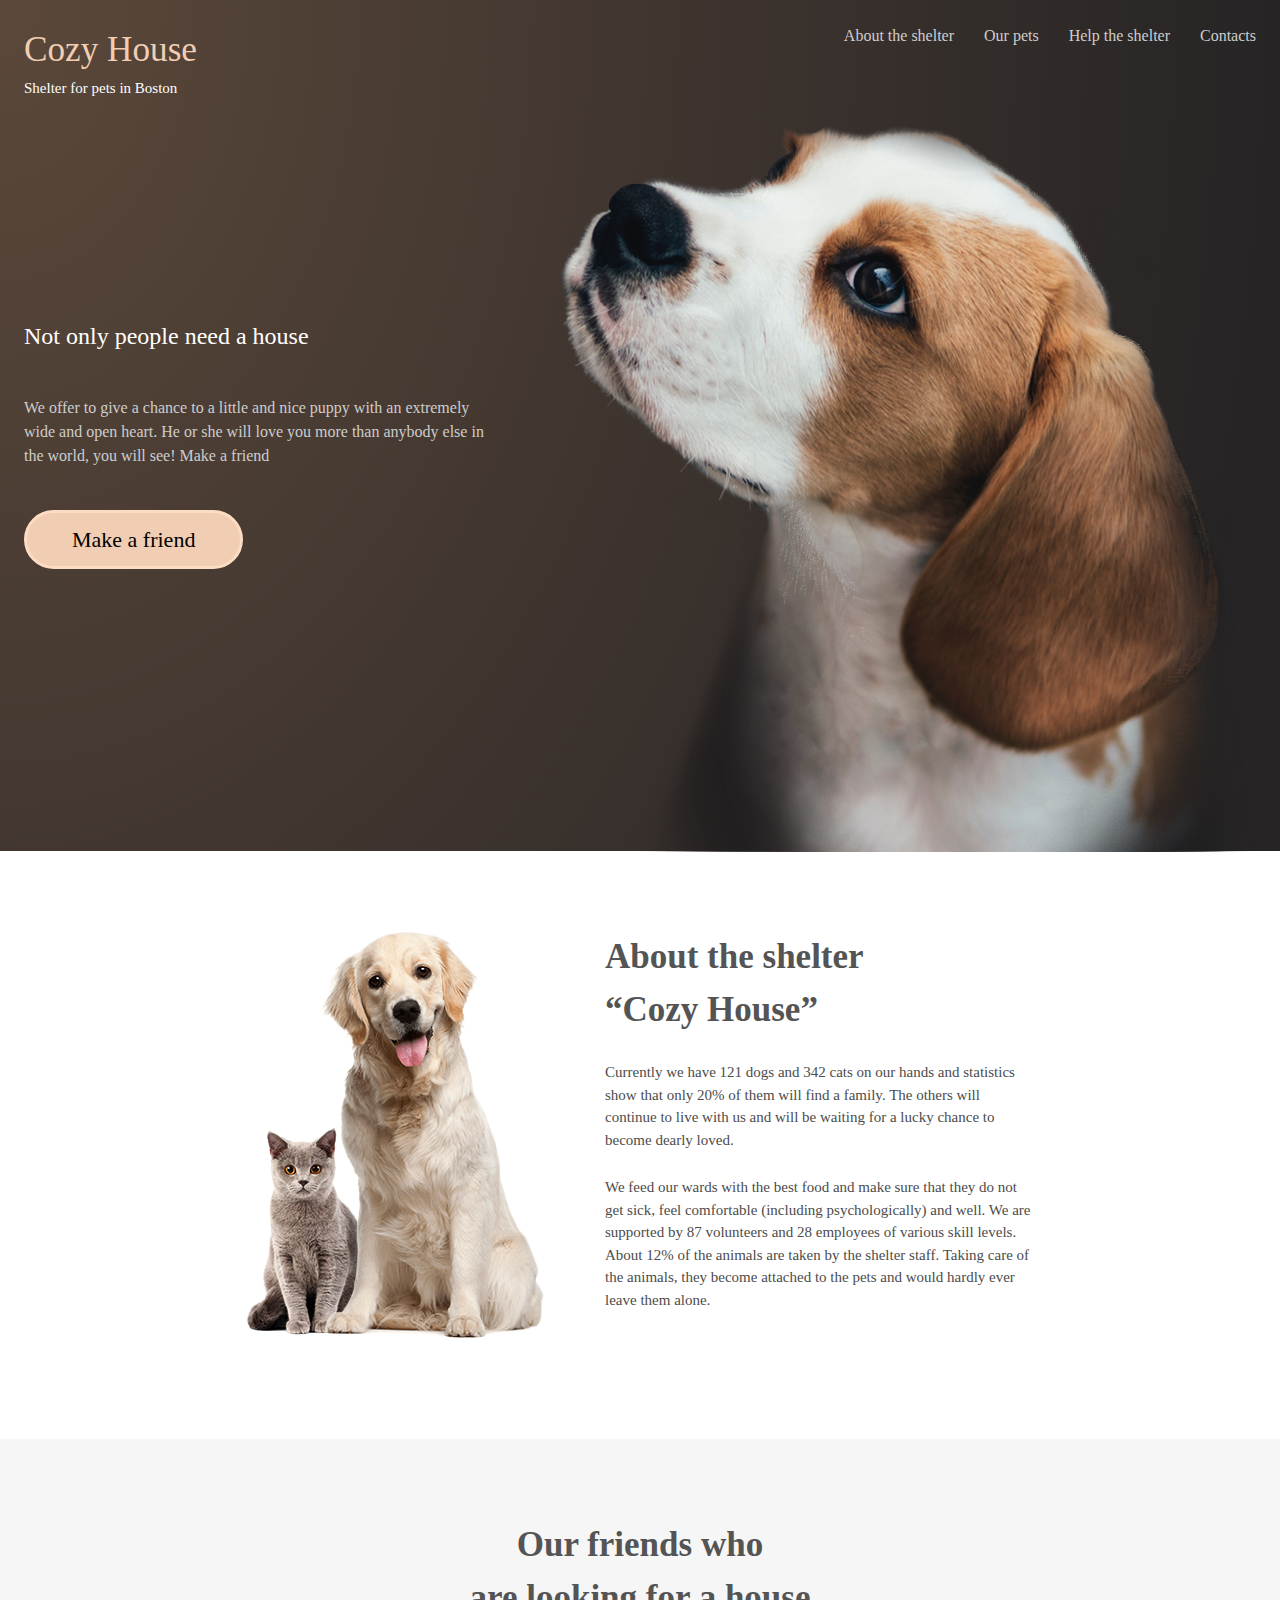
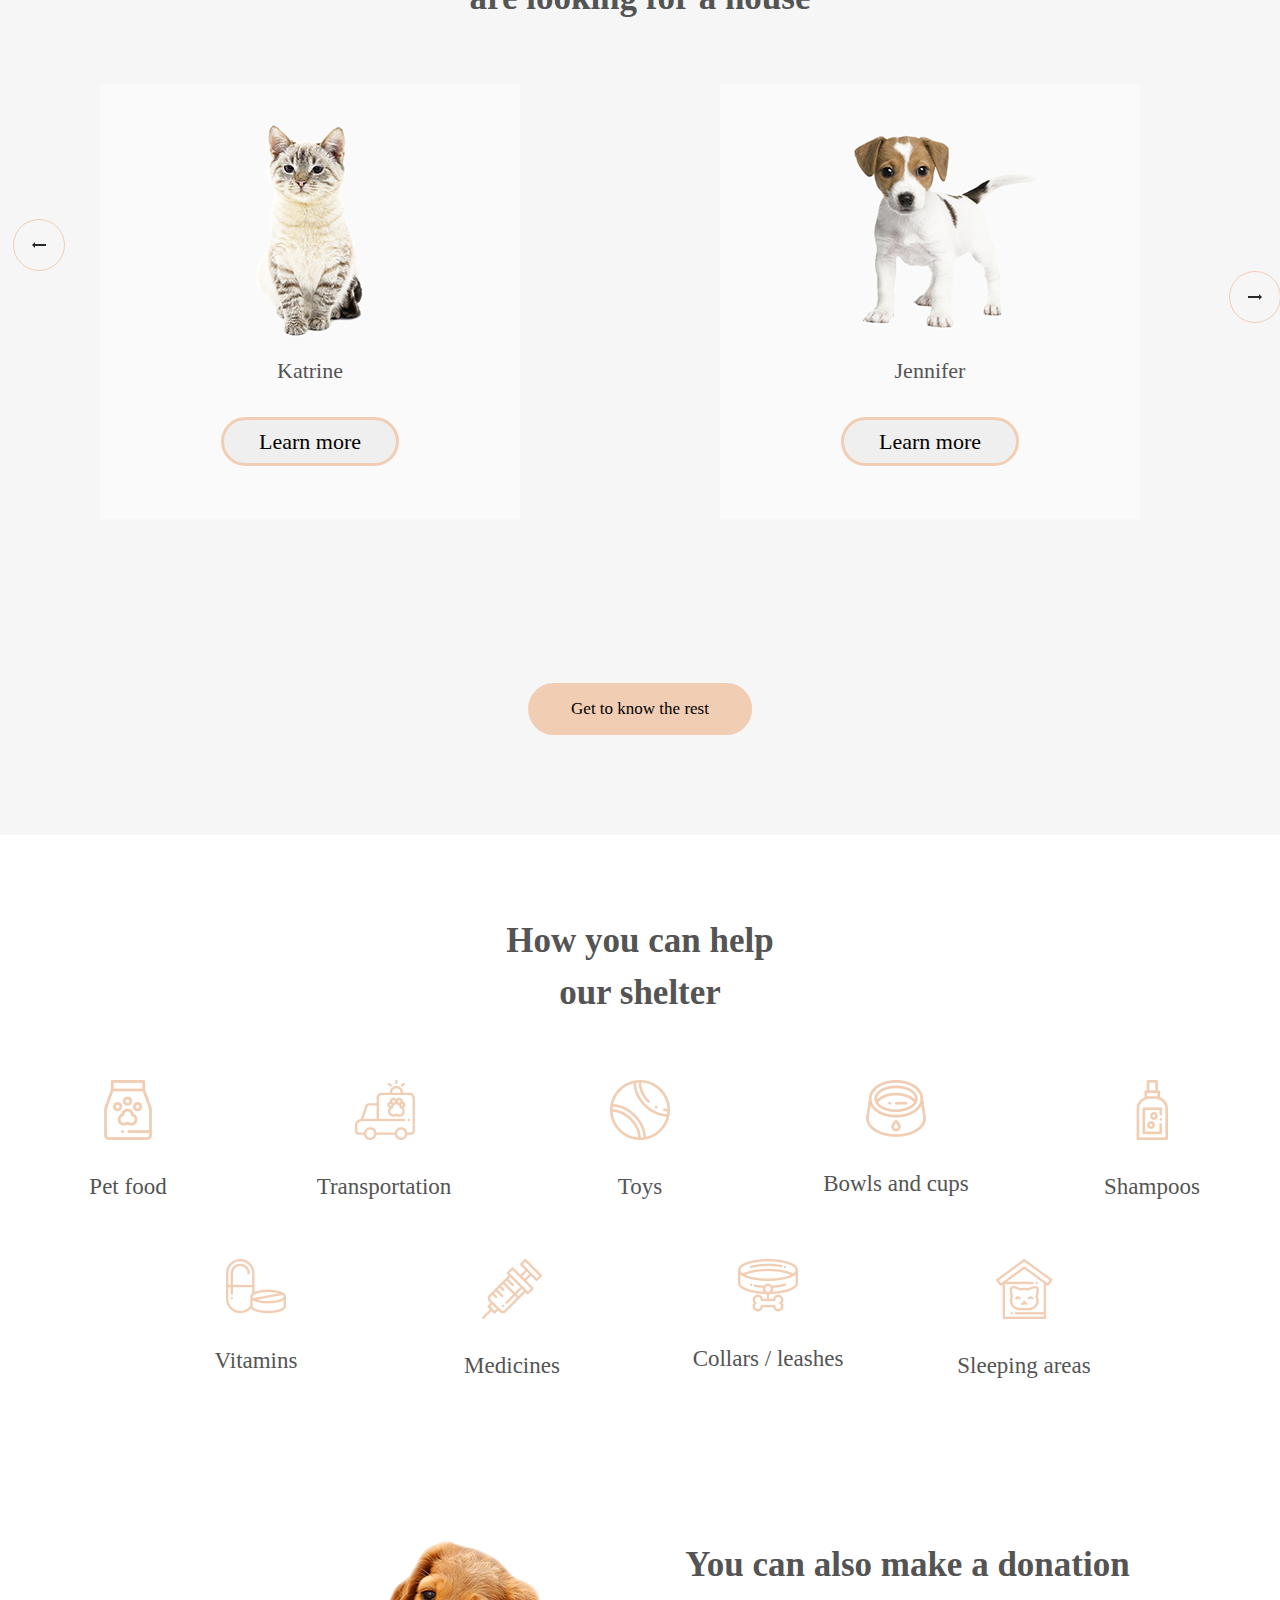
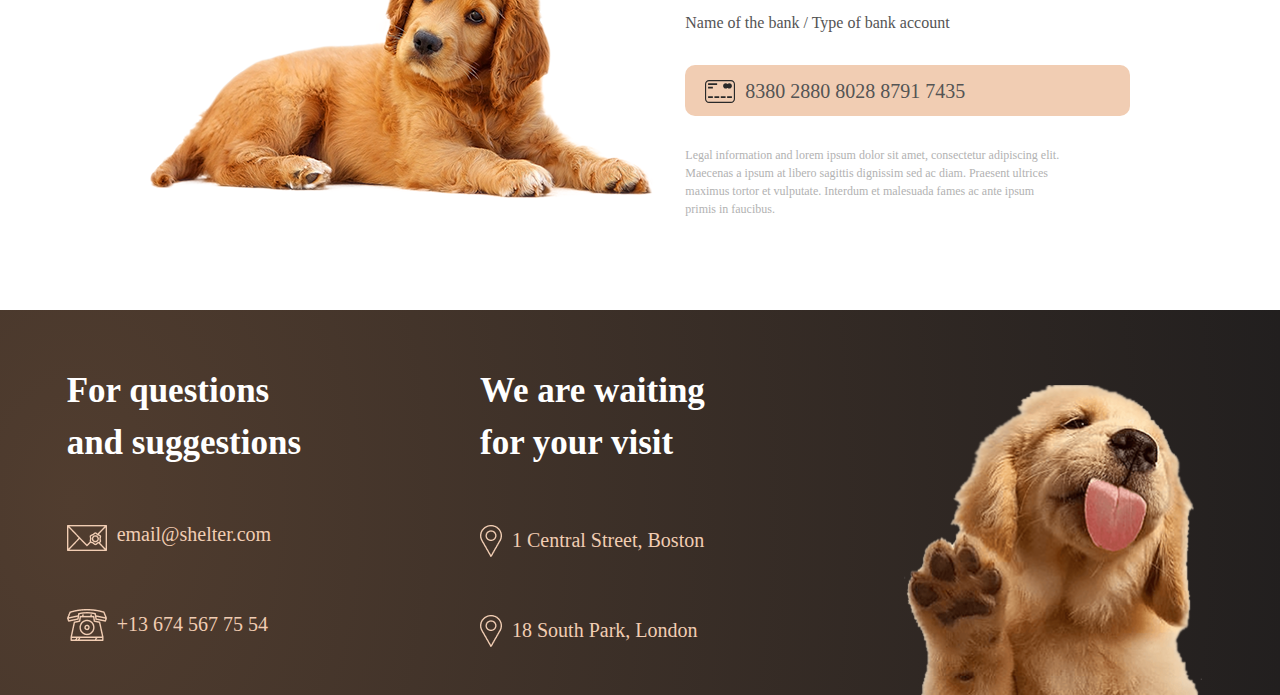
==== commit c7be61e6: "Our pets" ====
--- a/index.html
+++ b/index.html
@@ -22,8 +22,8 @@
                 <p class="shelter">Shelter for pets in Boston</p>
             </div>
             <div class="sub_menu">
-                <p><a href="">About the shelter</a></p>
-                <p><a href="">Our pets</a></p>
+                <p><a href="/index.html">About the shelter</a></p>
+                <p><a href="/Our pets/our_pets.html">Our pets</a></p>
                 <p><a href="">Help the shelter</a></p>
                 <p><a href="">Contacts</a></p>
             </div>
@@ -50,17 +50,17 @@
     <section class="slider">
         <h3>Our friends who <br> are looking for a house</h3>
         <div class="slider_body">
-            <div class="slider_item active">
+            <div class="slider_item ">
                 <img src="/images/animals/1.png" alt="">
                 <p class="name">Katrine</p>
                 <button onclick="createWindow(0)">Learn more</button>
             </div>
-            <div class="slider_item active">
+            <div class="slider_item ">
                 <img src="/images/animals/2.png" alt="">
                 <p class="name">Jennifer</p>
                 <button onclick="createWindow(1)">Learn more</button>
             </div>
-            <div class="slider_item active">
+            <div class="slider_item ">
                 <img src="/images/animals/3.png" alt="">
                 <p class="name">Woody</p>
                 <button onclick="createWindow(2)">Learn more</button>
--- a/style/header.css
+++ b/style/header.css
@@ -64,4 +64,8 @@
 .text button:hover{
     background-color: #FFFFFF;
 
+}
+header img{
+    position: relative;
+    top: 25px;
 }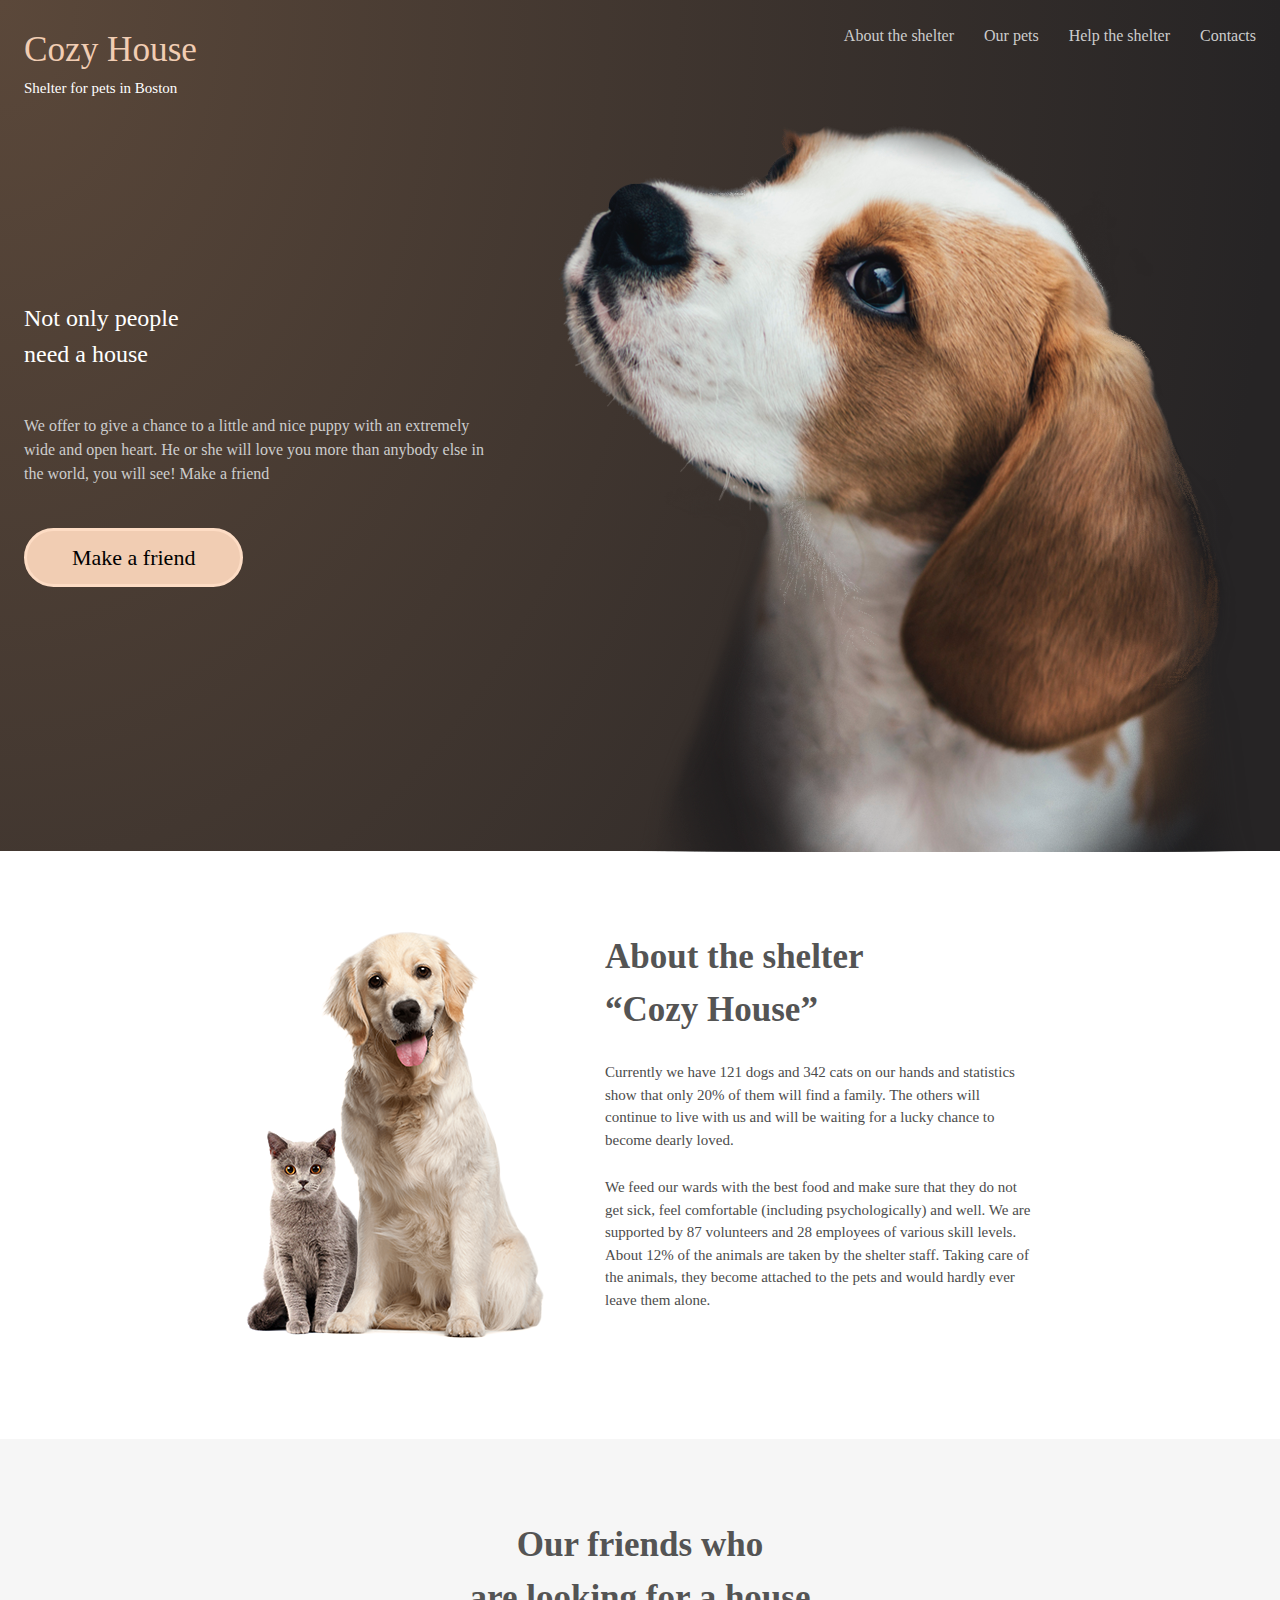
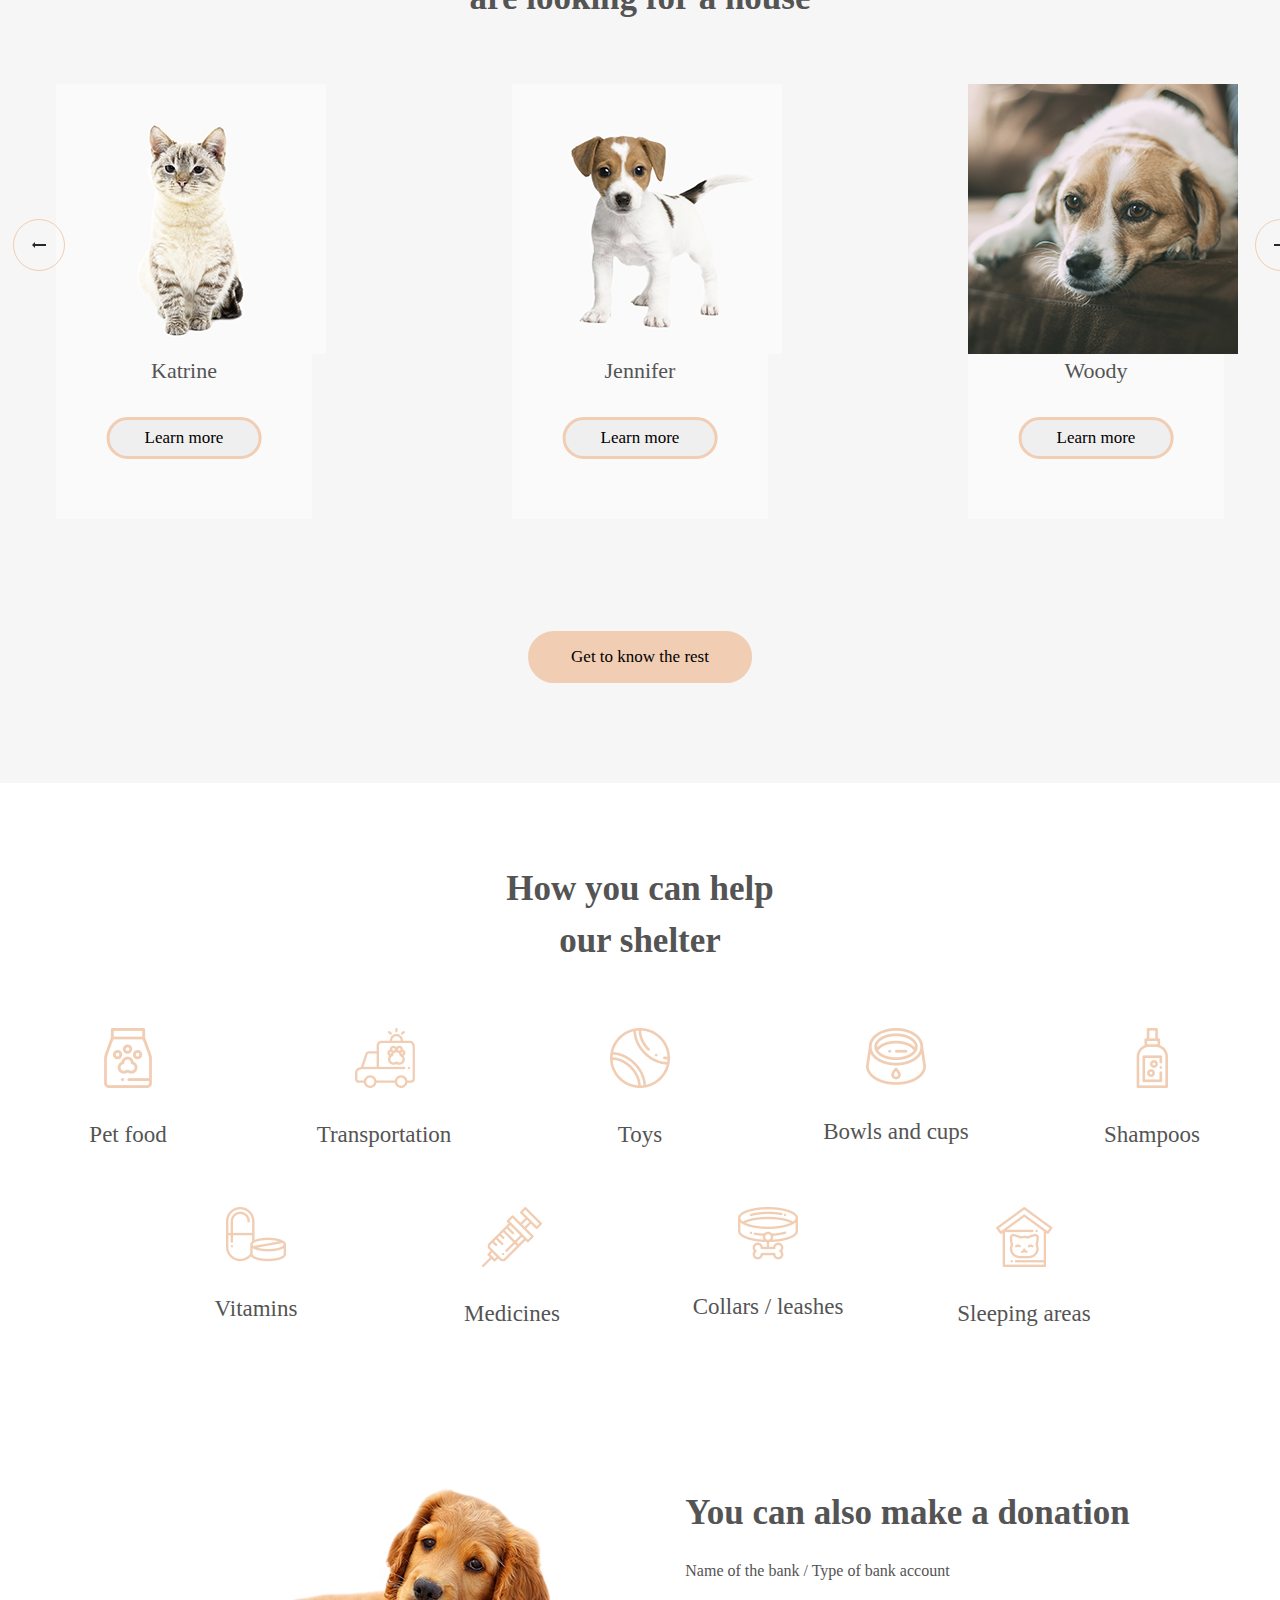
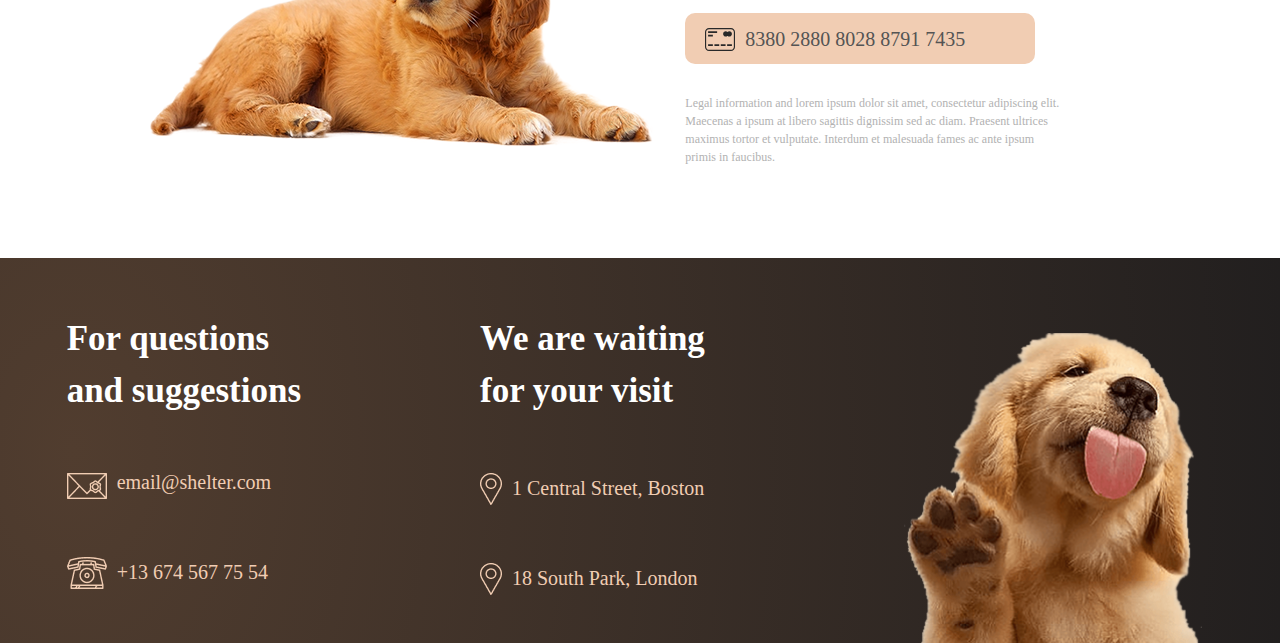
==== commit c3d2df5e: "adapt index.html demo" ====
--- a/index.html
+++ b/index.html
@@ -22,7 +22,7 @@
                 <p class="shelter">Shelter for pets in Boston</p>
             </div>
             <div class="sub_menu">
-                <p><a href="/index.html">About the shelter</a></p>
+                <p><a href="/index.html ">About the shelter</a></p>
                 <p><a href="/Our pets/our_pets.html">Our pets</a></p>
                 <p><a href="">Help the shelter</a></p>
                 <p><a href="">Contacts</a></p>
@@ -30,7 +30,7 @@
         </div>
         <div class="sub_header">
             <div class="text">
-                <h2>Not only people need a house</h2>
+                <h2>Not only people <br> need a house</h2>
                 <p class="text_two">We offer to give a chance to a little and nice puppy with an extremely wide and open heart. He or she will love you more than anybody else in the world, you will see! Make a friend</p>
                 <button>Make a friend</button>
             </div>
@@ -55,23 +55,25 @@
                 <p class="name">Katrine</p>
                 <button onclick="createWindow(0)">Learn more</button>
             </div>
-            <div class="slider_item ">
-                <img src="/images/animals/2.png" alt="">
+            <div class="slider_item prev_last_item">
+                <img src="/images/animals/2.png " alt="">
                 <p class="name">Jennifer</p>
                 <button onclick="createWindow(1)">Learn more</button>
             </div>
-            <div class="slider_item ">
+            <div class="slider_item last_item">
                 <img src="/images/animals/3.png" alt="">
                 <p class="name">Woody</p>
                 <button onclick="createWindow(2)">Learn more</button>
             </div>
            
         </div>
-        <div class="prev">
-            <img src="/images/Arrow.png" alt="">
-        </div>
-        <div class="next">
-            <img src="/images/Arrow.png" alt="">
+        <div class="arrow">
+            <div class="prev">
+                <img src="/images/Arrow.png" alt="">
+            </div>
+            <div class="next">
+                <img src="/images/Arrow.png" alt="">
+            </div>
         </div>
         <button class="to_know">Get to know the rest</button>
     </section>
--- a/style/header.css
+++ b/style/header.css
@@ -68,4 +68,9 @@
 header img{
     position: relative;
     top: 25px;
+}
+@media screen and (max-width: 780px) {
+    .sub_header{
+        flex-direction: column;
+    }
 }--- a/style.css
+++ b/style.css
@@ -50,7 +50,7 @@
 
 /* Упрощаем работу с изображениями */
 img {
-  max-width: 100%;
+
   display: block;
 }
 
--- a/style/about_shelter.css
+++ b/style/about_shelter.css
@@ -15,4 +15,9 @@
     font-size: 15px;
     width: 430px;
     padding-bottom: 25px;
-}+}
+@media screen and (max-width: 780px){
+    .about_shelter{
+        flex-direction: column-reverse;
+    }
+}
--- a/style/slider.css
+++ b/style/slider.css
@@ -2,7 +2,6 @@
     background-color: #F6F6F6;
     color: #545454;
 }
-
 
 .slider h3{
     padding-top: 80px;
@@ -11,11 +10,12 @@
     font-size: 35px;
 }
 .slider_body{
+    justify-content: center;
     display: flex;
     position: relative;
 }
 .slider_item{
-    min-width: 420px;
+    min-width: 20%;
     height: 435px;
     margin: 0px 100px;
     font-size: 22px;
@@ -25,8 +25,6 @@
     display: block;
 }
 .slider_item img{
-    /* padding-bottom: 30px; */
-
     display: block;
     margin-left: auto;
     margin-right: auto 
@@ -38,7 +36,7 @@
 }
 .slider_item button{
     text-align: center;
-    font-size: 22px;
+    font-size: 17px;
     font-weight: 400;
     padding: 5px 35px;
     border-radius: 60px;
@@ -66,9 +64,12 @@
 .slider .next{
     transform: rotate(180deg);
     position: relative;
-    left: 96%
+    left: 94%;
+    bottom: 150px;
+    
 }
 .slider .next, .slider .prev{
+    display: inline-block;
     position: relative;
     bottom: 300px;
     width: 52px;
@@ -78,6 +79,9 @@
     justify-content: center;
     align-items: center;
     border-radius: 100px;
+}
+.arrow{
+    display: flex;
 }
 .slider .prev{
     position: relative;
@@ -92,4 +96,44 @@
 .to_know:hover{
 
     background-color: #fff ;
-}+}
+
+@media screen and (max-width: 780px) {
+    .last_item {
+        display: none;
+    }
+    .slider_item button{
+        padding: 2px 25px;
+    }
+    .slider .next{
+        left: 85%;
+    }
+}
+@media screen and (max-width: 320px) {
+    .prev_last_item{
+        display: none;  
+    }
+    .slider_item button{
+        font-size: 15px;
+        width: 100PX;
+        padding: 5px 10px ;
+    }
+    .slider_item img{
+        max-width: 200px;
+        position: relative;
+        left: -70px;
+        height: 200px;
+    }
+    .slider_body{
+        height:300px;
+    }
+    .slider .next, .slider .prev{
+        left: 15%;
+        top: 30px;
+        bottom: 200px;
+        
+    }
+    .slider .next{
+        left: 45%;
+    }
+}
--- a/style/hou_you_can_help.css
+++ b/style/hou_you_can_help.css
@@ -28,4 +28,17 @@
 }
 .ways_of_help{
     font-size: 23px;
+}
+@media screen and (max-width: 780px) {
+    .ways_of_help{
+        justify-content: start;
+    }
+    .ways_of_help div{
+        flex-basis: 33%;
+    }
+}
+@media screen and (max-width: 420px) {
+    .ways_of_help div{
+        flex-basis: 50%;
+    }
 }--- a/style/donation.css
+++ b/style/donation.css
@@ -5,6 +5,7 @@
     right: 10px;
 }
 .donation .card{
+    width: 350px;
     background: #F1CDB3;
     padding: 10px;
     border-radius: 10px;
@@ -35,4 +36,9 @@
 .donation img{
     padding-right: 30px;
     padding-bottom: 110px;
-}+}
+@media screen and (max-width: 780px){
+    .donation{
+        flex-direction: column-reverse;
+    }
+}
--- a/style/footer.css
+++ b/style/footer.css
@@ -1,6 +1,5 @@
 footer{
     background: radial-gradient(110.67% 538.64% at 5.73% 50%, #513D2F 0%, #1A1A1C 100%),linear-gradient(0deg, #211F20, #211F20);
-    display: flex;
     padding-top: 55px;
     display: flex;
     justify-content: space-around;
@@ -41,4 +40,16 @@
     height: 310px;
     position: relative;
     top: 20px;
+}
+@media screen and (max-width: 780px){
+    footer{
+        flex-wrap: wrap;
+    }
+    footer img{
+        display: block;
+        flex: 0 1 100%;
+    }
+    footer div{
+        flex: 0 1 50%;
+    }
 }--- a/style/modal.css
+++ b/style/modal.css
@@ -91,4 +91,59 @@
 }
 body{
     position: relative;
+}
+@media screen and (max-width: 780px) {
+    .modal img {
+        height: 350px;
+        width: 350px;
+    }
+    .modal{
+        height: 350px;
+        width: 630px; 
+        left: 5%;
+    }
+    .modal .name{
+        padding-bottom: 10px !important;
+        font-size: 35px;
+    }
+    .breed{
+        padding-bottom: 20px !important;
+        font-size: 23px;
+    }
+    .description{
+        padding-bottom: 20px !important ;
+        font-size: 13px;
+    }
+    .modal_two{
+        padding: 0;
+    }
+    
+}
+@media screen and (max-width: 320px){
+    .modal img {
+        display: none;
+    }
+    .modal{
+        height: 355px;
+        width: 240px;
+    }
+    .modal .name{
+        font-size: 35px;
+        text-align: center;
+    }
+    .breed{
+        font-size: 20px;
+        text-align: center;
+    }
+    .description{
+
+        padding-left: 10px;
+        padding-right: 10px;    
+        padding-bottom: 3px;
+        text-align: justify;
+    }
+    .data{
+        font-size: 13px;
+    }
+
 }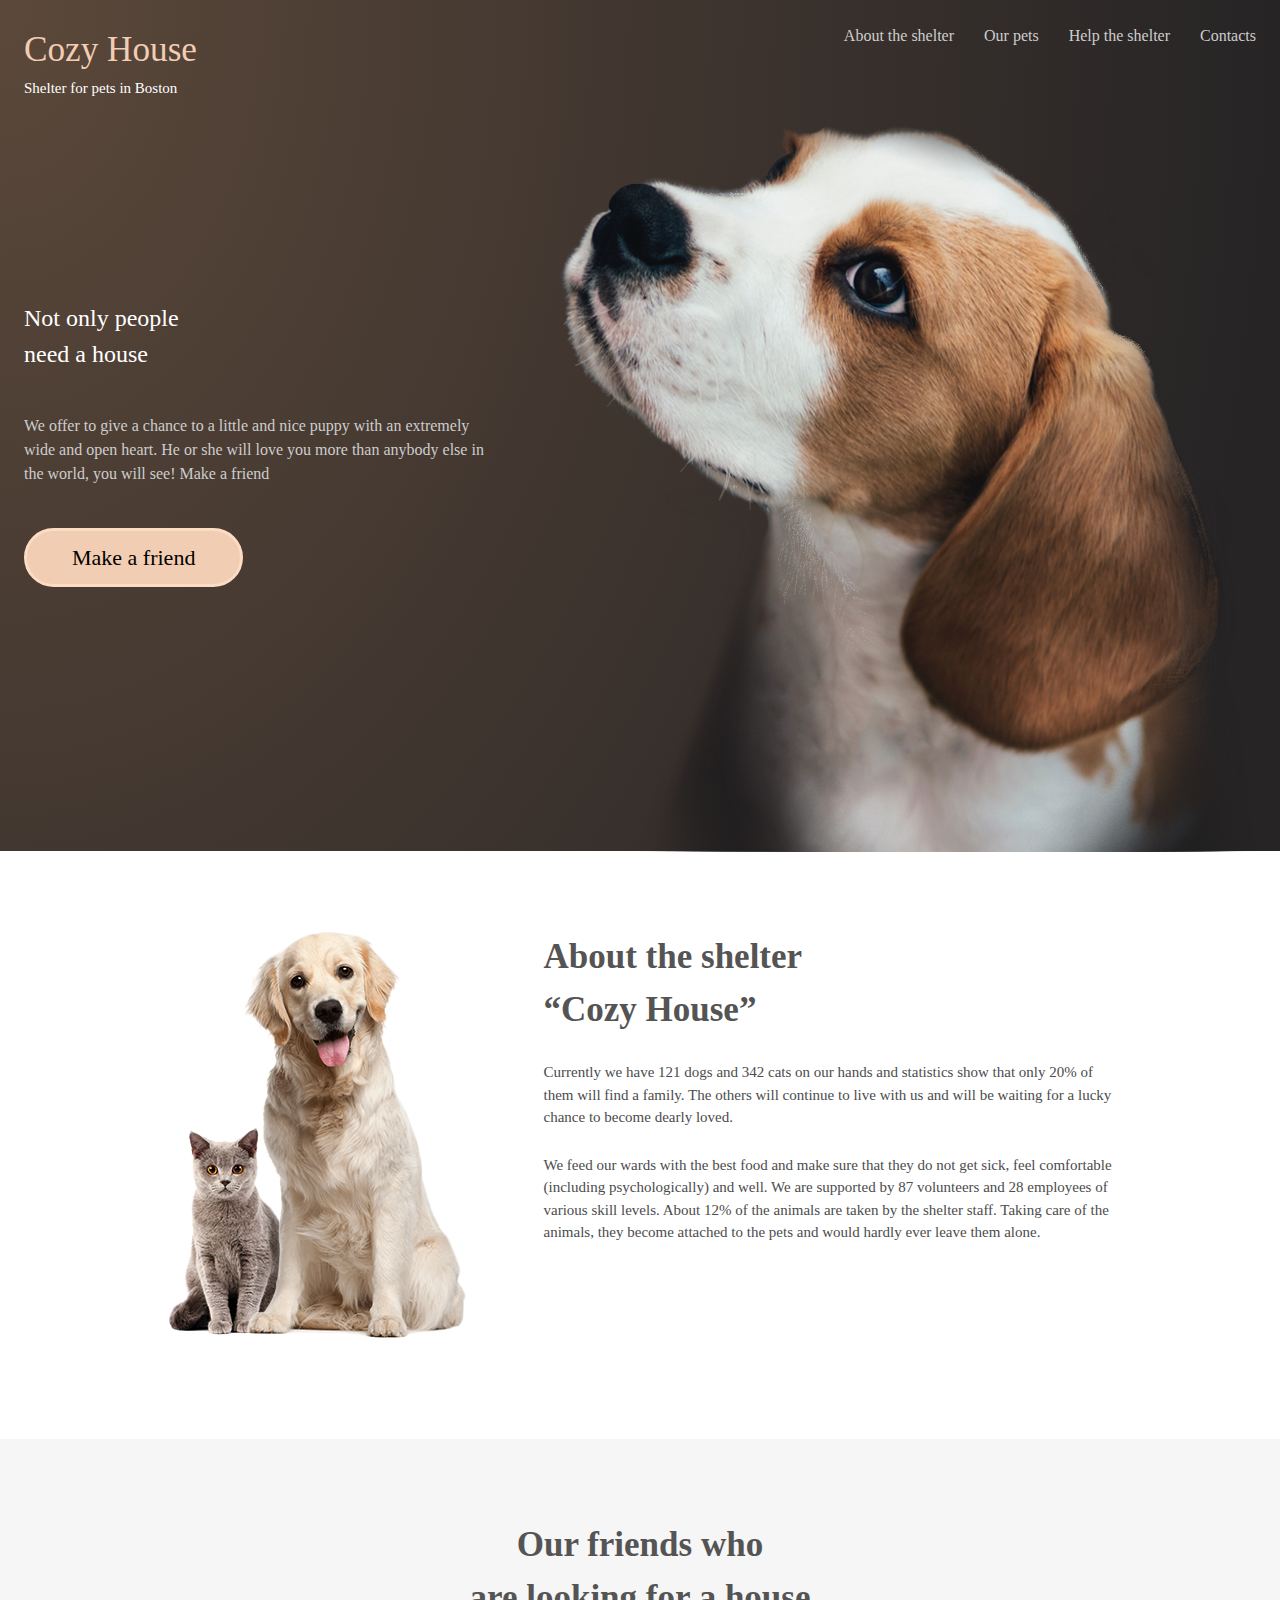
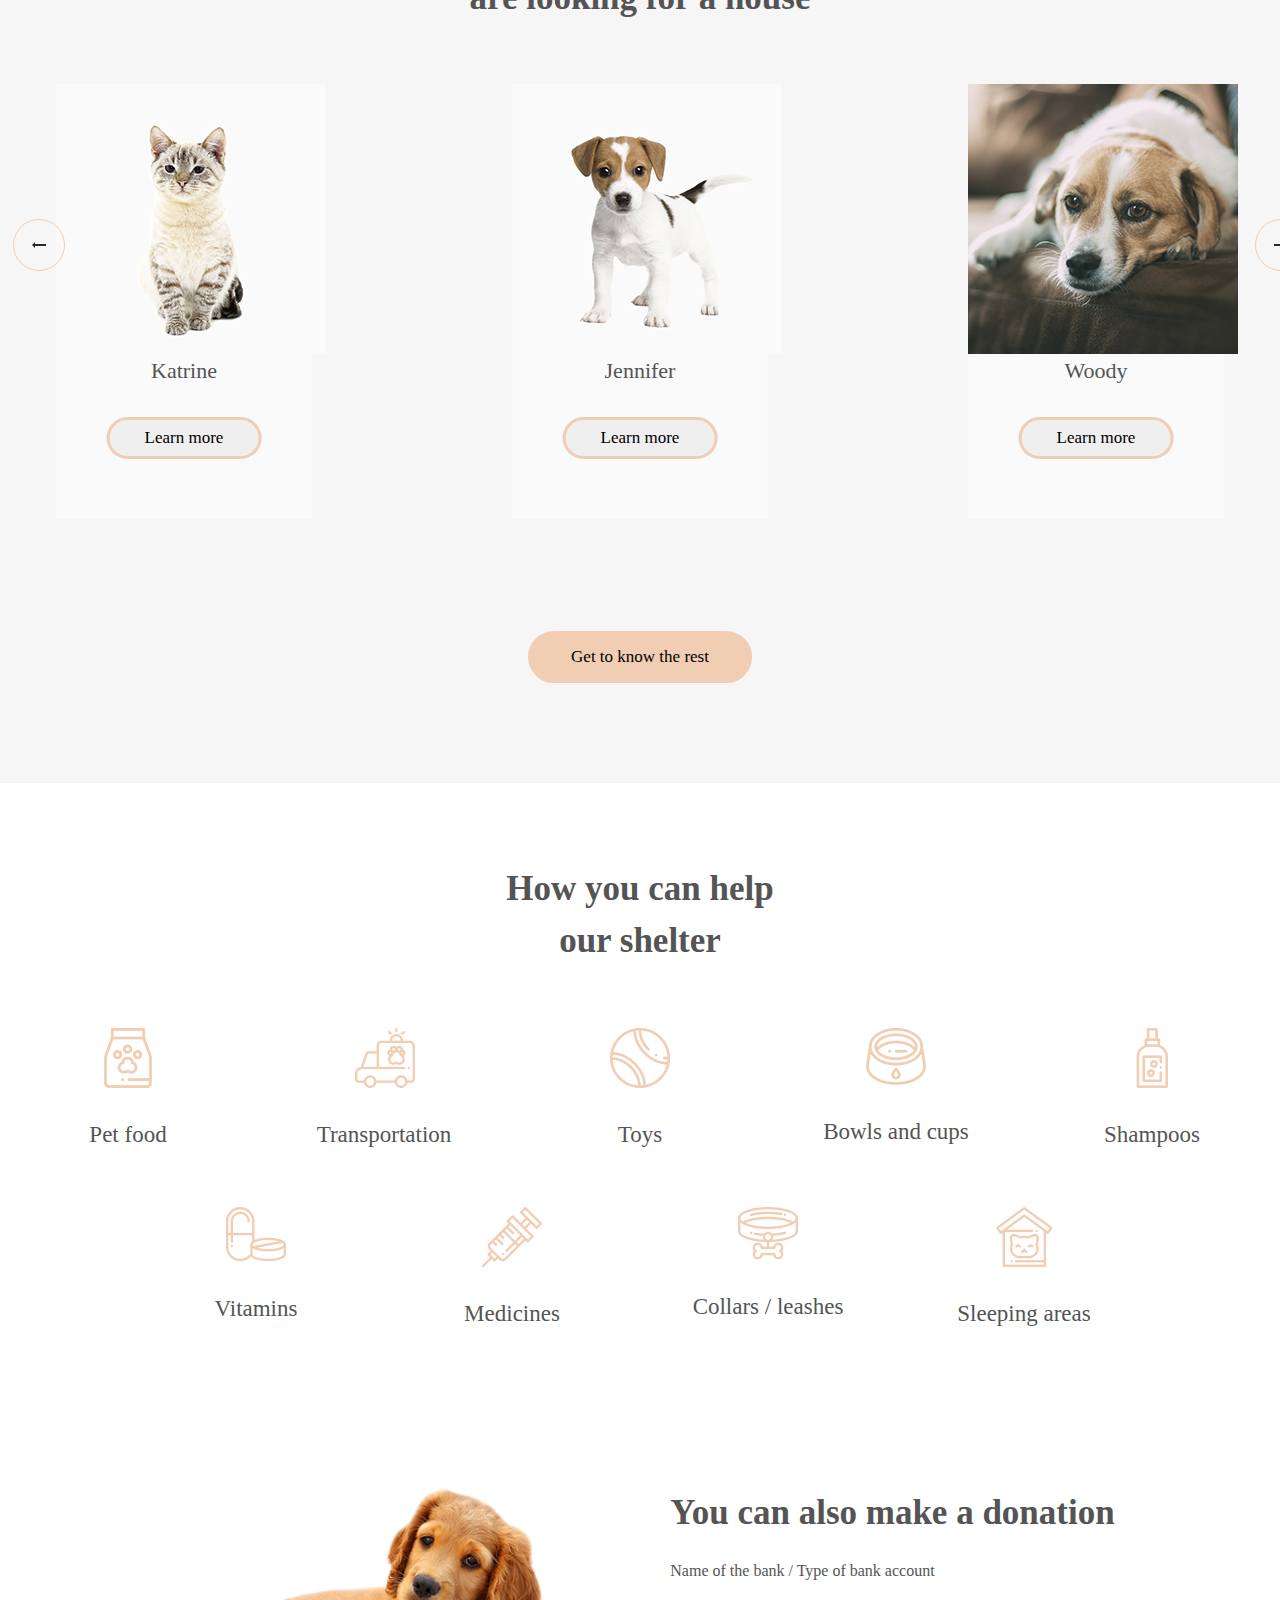
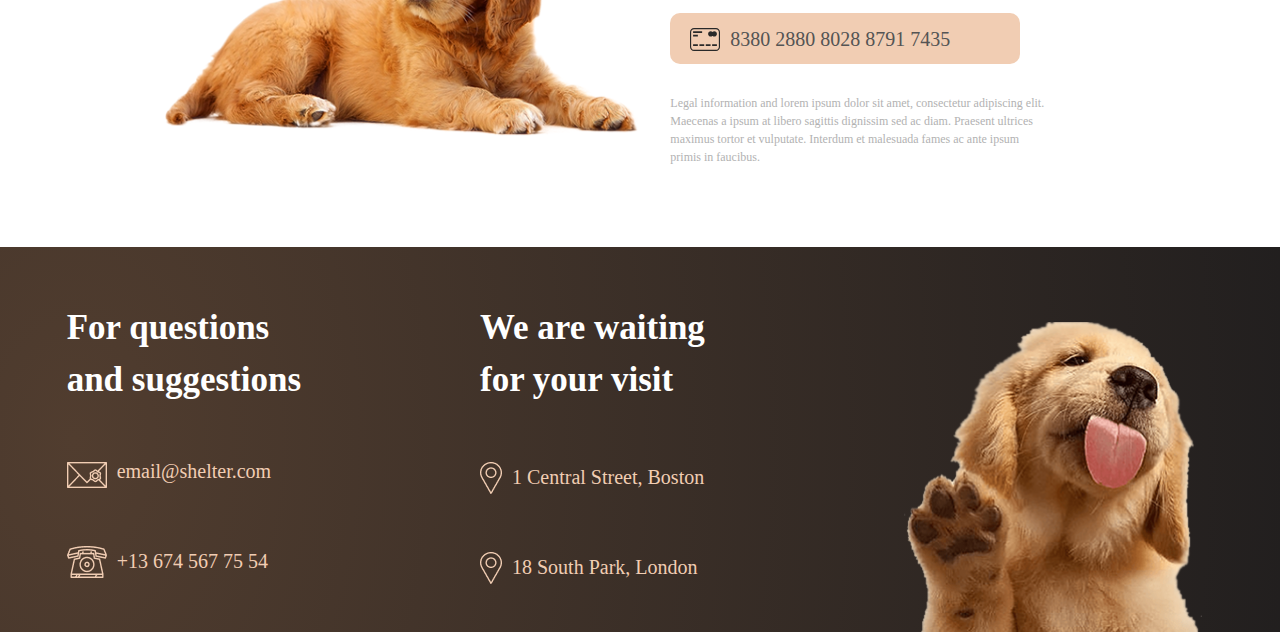
==== commit ac57b073: "adapt index.html" ====
--- a/index.html
+++ b/index.html
@@ -12,15 +12,32 @@
     <link rel="stylesheet" href="/style/donation.css">
     <link rel="stylesheet" href="/style/footer.css">
     <link rel="stylesheet" href="/style/modal.css">
+    <link rel="stylesheet" href="/style/menu.css">
     <title>Document</title>
 </head>
 <body>
     <header>
-        <div class="menu">
+        <input type="checkbox" id="nav-toggle" hidden>
+    <nav class="nav">
+        <div class="logo">
+            <p class="cozy_house">Cozy House</p>
+            <p class="shelter">Shelter for pets in Boston</p>
+        </div>
+        <ul>
+            <li><p><a href="/index.html ">About the shelter</a></p>
+            <li><p><a href="/Our pets/our_pets.html">Our pets</a></p>
+            <li><p><a href="">Help the shelter</a></p>
+            <li><p><a href="">Contacts</a></p>
+        </ul>
+    </nav>
+        <div class="menu" >
             <div class="logo">
                 <p class="cozy_house">Cozy House</p>
                 <p class="shelter">Shelter for pets in Boston</p>
             </div>
+                <label for="nav-toggle" class="nav-toggle" onclick></label>
+              
+       
             <div class="sub_menu">
                 <p><a href="/index.html ">About the shelter</a></p>
                 <p><a href="/Our pets/our_pets.html">Our pets</a></p>
@@ -50,17 +67,17 @@
     <section class="slider">
         <h3>Our friends who <br> are looking for a house</h3>
         <div class="slider_body">
-            <div class="slider_item ">
+            <div class="slider_item">
                 <img src="/images/animals/1.png" alt="">
                 <p class="name">Katrine</p>
                 <button onclick="createWindow(0)">Learn more</button>
             </div>
-            <div class="slider_item prev_last_item">
+            <div class="slider_item">
                 <img src="/images/animals/2.png " alt="">
                 <p class="name">Jennifer</p>
                 <button onclick="createWindow(1)">Learn more</button>
             </div>
-            <div class="slider_item last_item">
+            <div class="slider_item">
                 <img src="/images/animals/3.png" alt="">
                 <p class="name">Woody</p>
                 <button onclick="createWindow(2)">Learn more</button>
@@ -165,6 +182,6 @@
     </div>
 
     <script src="/js/slider.js"></script>
-    <script src="/js/modal_window.js"></script>
+    <script src="/js/menu.js"></script>
 </body>
 </html>--- a/style/header.css
+++ b/style/header.css
@@ -70,7 +70,49 @@
     top: 25px;
 }
 @media screen and (max-width: 780px) {
+    header img{
+        width: 500px;
+        height: 570px;
+        margin: 0 auto;
+    }
+    header button{
+        position: relative;
+        left: 50%;
+        transform: translate(-50%, 0);
+    }
     .sub_header{
+        padding-top: 40px;
         flex-direction: column;
     }
-}+}
+@media screen and (max-width: 480px){
+    .logo{
+        position: relative;
+        right: 50px;
+    }
+    header img{
+        width: 260px;
+        height: 270px;
+    }
+    header h2,  header p { 
+        padding: 0px 20%;
+        text-align: center;
+    }
+}
+
+
+
+
+
+
+
+
+
+
+
+
+
+
+
+
+
--- a/style.css
+++ b/style.css
@@ -81,3 +81,10 @@
   width: 400;
 }
 
+@media screen and (max-width: 420px){
+
+   h3{
+      text-align: center !important;
+      font-size: 25px !important;
+  }
+}--- a/style/about_shelter.css
+++ b/style/about_shelter.css
@@ -1,8 +1,8 @@
 .about_shelter{
     display: flex;
     justify-content: space-around;
-    padding: 80px 215px 0 215px;
-    padding-bottom: 100px;
+    padding: 80px 10% 0 10%;
+    padding-bottom: 100px; 
 }
 .about_shelter h3{
    color: #545454; 
@@ -13,11 +13,34 @@
 .about_shelter p{
     color: #4C4C4C;
     font-size: 15px;
-    width: 430px;
+    width: 100%;
     padding-bottom: 25px;
+}
+.about{
+
+    width: 570PX;
 }
 @media screen and (max-width: 780px){
     .about_shelter{
         flex-direction: column-reverse;
     }
+    .about{
+        margin: 0 auto;
+        width: 70%;
+    }
+    .about_shelter img{
+        margin: 0 auto;
+        height: 410px;
+        width: 300px;
+    }
 }
+@media screen and (max-width: 320px){
+    .about_shelter img{
+        height: 350px;
+        width: 260px;
+    }
+    .about h3{
+        text-align: center ;
+        font-size: 25px;
+    }
+}--- a/style/slider.css
+++ b/style/slider.css
@@ -99,19 +99,33 @@
 }
 
 @media screen and (max-width: 780px) {
-    .last_item {
-        display: none;
-    }
     .slider_item button{
         padding: 2px 25px;
     }
     .slider .next{
         left: 85%;
     }
+    .slider_item{
+        margin: 0px 40px;
+    }
+    .slider_item img{
+        width: auto;
+        height: 40%;
+    }
+    .slider_item:nth-child(3){
+        display: none;
+    }
+    .slider .next, .slider .prev{
+        width: 42px;
+        height: 42px;
+    }
 }
-@media screen and (max-width: 320px) {
-    .prev_last_item{
-        display: none;  
+@media screen and (max-width: 420px) {
+    .slider_item:nth-child(2){
+        display: none;
+    }
+    .slider_item{
+        margin: 0;
     }
     .slider_item button{
         font-size: 15px;
@@ -121,19 +135,23 @@
     .slider_item img{
         max-width: 200px;
         position: relative;
-        left: -70px;
         height: 200px;
     }
     .slider_body{
         height:300px;
     }
     .slider .next, .slider .prev{
-        left: 15%;
+        left: 10%;
         top: 30px;
         bottom: 200px;
         
     }
     .slider .next{
-        left: 45%;
+        left: 65%;
     }
 }
+@media screen and (max-width: 320px){
+    .slider .next{
+        left: 60%; 
+    }
+}--- a/style/donation.css
+++ b/style/donation.css
@@ -18,6 +18,10 @@
 .donation{
     display: flex;
     justify-content: center;
+}
+.donation img{
+    width: 505px;
+    height: 360px;
 }
 .donation .text{
     width: 380px;
@@ -41,4 +45,17 @@
     .donation{
         flex-direction: column-reverse;
     }
+    .donation .description{
+        margin: 0 auto;
+    }
+    .donation img{
+        margin: 0 auto;
+    }
 }
+@media screen and (max-width: 780px){
+    .donation img{
+        padding: 0 0 20px 0;
+        width: 360px;
+        height: 200px;
+    }
+}
--- a/style/footer.css
+++ b/style/footer.css
@@ -47,9 +47,12 @@
     }
     footer img{
         display: block;
-        flex: 0 1 100%;
+        top: 0;
+        width: 300px;
+        height: 310px;
     }
     footer div{
         flex: 0 1 50%;
+        padding-left: 40px;
     }
 }--- a/style/menu.css
+++ b/style/menu.css
@@ -0,0 +1,410 @@
+@charset "UTF-8";
+
+/**
+ * Переключаемая боковая панель навигации
+ * выдвигающаяся по клику слева
+ */
+
+.nav {
+    /*  ширна произвольная, не стесняйтесь экспериментировать */
+    width: 320px;
+    min-width: 320px;
+    /* фиксируем и выставляем высоту панели на максимум */
+    height: 100%;
+    position: fixed;
+    top: 0;
+    bottom: 0;
+    margin: 0;
+    /* сдвигаем (прячем) панель относительно левого края страницы */
+    left: -320px;
+    /* внутренние отступы */
+    padding: 15px 20px;
+    /* плавный переход смещения панели */
+    -webkit-transition: left 0.3s;
+    -moz-transition: left 0.3s;
+    transition: left 0.3s;
+    /* определяем цвет фона панели */
+    background: #292929;
+    /* поверх других элементов */
+    z-index: 2000;
+}
+.nav li p ,.nav li a{
+    color: #CDCDCD;
+    text-decoration: none;
+    padding: 0;
+
+}
+.nav ul{
+    position: relative;
+    top: 260px;
+}
+/**
+ * Кнопка переключения панели
+ * тег <label>
+ */
+
+.nav-toggle {
+    /* абсолютно позиционируем */
+    position: absolute;
+    /* относительно левого края панели */
+    right: 30%;
+    width: 40px;
+    /* отступ от верхнего края панели */
+    top: 1em;
+    /* внутренние отступы */
+    padding: 0.5em;
+    /* определяем цвет фона переключателя
+     * чаще вчего в соответствии с цветом фона панели
+    */
+    background: inherit;
+    /* цвет текста */
+    color: #dadada;
+    /* вид курсора */
+    cursor: pointer;
+    /* размер шрифта */
+    font-size: 1.8em;
+    line-height: 1;
+    /* всегда поверх других элементов страницы */
+    z-index: 2001;
+    /* анимируем цвет текста при наведении */
+    -webkit-transition: color .25s ease-in-out;
+    -moz-transition: color .25s ease-in-out;
+    transition: color .25s ease-in-out;
+}
+
+
+/* определяем текст кнопки 
+ * символ Unicode (TRIGRAM FOR HEAVEN)
+*/
+
+.nav-toggle:after {
+    content: '\2630';
+    text-decoration: none;
+    color: #F1CDB3;
+}
+
+
+/* цвет текста при наведении */
+
+.nav-toggle:hover {
+    color: #f4f4f4;
+}
+
+
+/**
+ * Скрытый чекбокс (флажок)
+ * невидим и недоступен :)
+ * имя селектора атрибут флажка
+ */
+
+[id='nav-toggle'] {
+    position: absolute;
+    display: none;
+}
+
+
+/**
+ * изменение положения переключателя 
+ * при просмотре на мобильных устройствах
+ * когда навигация раскрыта, распологаем внутри панели
+*/
+
+[id='nav-toggle']:checked ~ .nav > .nav-toggle {
+    left: auto;
+    right: 2px;
+    top: 1em;
+}
+
+
+/**
+ * Когда флажок установлен, открывается панель
+ * используем псевдокласс:checked
+ */
+
+[id='nav-toggle']:checked ~ .nav {
+    left: 0;
+    box-shadow:4px 0px 20px 0px rgba(0,0,0, 0.5);
+    -moz-box-shadow:4px 0px 20px 0px rgba(0,0,0, 0.5);
+    -webkit-box-shadow:4px 0px 20px 0px rgba(0,0,0, 0.5);
+    overflow-y: auto;
+}
+
+
+/* 
+ * смещение контента страницы
+ * на размер ширины панели,
+ * фишка необязательная, на любителя
+*/
+
+[id='nav-toggle']:checked ~ main > article {
+    -webkit-transform: translateX(320px);
+    -moz-transform: translateX(320px);
+    transform: translateX(320px);
+}
+
+
+/*
+ * изменение символа переключателя,
+ * привычный крестик (MULTIPLICATION X), 
+ * вы можете испльзовать любой другой значок
+*/
+
+[id='nav-toggle']:checked ~ .nav > .nav-toggle:after {
+    content: '\2715';
+}
+
+
+/**
+ * профиксим баг в Android <= 4.1.2
+ * см: http://timpietrusky.com/advanced-checkbox-hack
+ */
+
+body {
+    -webkit-animation: bugfix infinite 1s;
+}
+
+@-webkit-keyframes bugfix {
+    to {
+      padding: 0;
+    }
+}
+
+
+/**
+ * позаботьтимся о средних и маленьких экранах
+ * мобильных устройств
+ */
+
+@media screen and (min-width: 320px) {
+    html,
+    body {
+      margin: 0;
+      overflow-x: hidden;
+    }
+}
+
+@media screen and (max-width: 320px) {
+    html,
+    body {
+      margin: 0;
+      overflow-x: hidden;
+    }
+    .nav {
+      width: 100%;
+      box-shadow: none
+    }
+}
+
+
+/**
+ * Формируем стиль заголовка (логотип) панели 
+*/
+
+.nav h2 {
+    width: 90%;
+    padding: 0;
+    margin: 10px 0;
+    text-align: center;
+    text-shadow: rgba(255, 255, 255, .1) -1px -1px 1px, rgba(0, 0, 0, .5) 1px 1px 1px;
+    font-size: 1.3em;
+    line-height: 1.3em;
+    opacity: 0;
+    transform: scale(0.1, 0.1);
+    -ms-transform: scale(0.1, 0.1);
+    -moz-transform: scale(0.1, 0.1);
+    -webkit-transform: scale(0.1, 0.1);
+    transform-origin: 0% 0%;
+    -ms-transform-origin: 0% 0%;
+    -moz-transform-origin: 0% 0%;
+    -webkit-transform-origin: 0% 0%;
+    transition: opacity 0.8s, transform 0.8s;
+    -ms-transition: opacity 0.8s, -ms-transform 0.8s;
+    -moz-transition: opacity 0.8s, -moz-transform 0.8s;
+    -webkit-transition: opacity 0.8s, -webkit-transform 0.8s;
+}
+
+.nav h2 a {
+    color: #dadada;
+    text-decoration: none;
+    text-transform: uppercase;
+}
+
+
+/*плавное появление заголовка (логотипа) при раскрытии панели */
+
+[id='nav-toggle']:checked ~ .nav h2 {
+    opacity: 1;
+    transform: scale(1, 1);
+    -ms-transform: scale(1, 1);
+    -moz-transform: scale(1, 1);
+    -webkit-transform: scale(1, 1);
+}
+
+
+/**
+ * формируем непосредственно само меню
+ * используем неупорядоченный список для пунктов меню
+ * прикрутим трансфомации и плавные переходы
+ */
+
+.nav > ul {
+    display: block;
+    margin: 0;
+    padding: 0;
+    list-style: none;
+}
+
+.nav > ul > li {
+    line-height: 2.5;
+    opacity: 0;
+    -webkit-transform: translateX(-50%);
+    -moz-transform: translateX(-50%);
+    -ms-transform: translateX(-50%);
+    transform: translateX(-50%);
+    -webkit-transition: opacity .5s .1s, -webkit-transform .5s .1s;
+    -moz-transition: opacity .5s .1s, -moz-transform .5s .1s;
+    -ms-transition: opacity .5s .1s, -ms-transform .5s .1s;
+    transition: opacity .5s .1s, transform .5s .1s;
+}
+
+[id='nav-toggle']:checked ~ .nav > ul > li {
+    opacity: 1;
+    -webkit-transform: translateX(0);
+    -moz-transform: translateX(0);
+    -ms-transform: translateX(0);
+    transform: translateX(0);
+}
+
+
+/* определяем интервалы появления пунктов меню */
+
+.nav > ul > li:nth-child(2) {
+    -webkit-transition: opacity .5s .2s, -webkit-transform .5s .2s;
+    transition: opacity .5s .2s, transform .5s .2s;
+}
+
+.nav > ul > li:nth-child(3) {
+    -webkit-transition: opacity .5s .3s, -webkit-transform .5s .3s;
+    transition: opacity .5s .3s, transform .5s .3s;
+}
+
+.nav > ul > li:nth-child(4) {
+    -webkit-transition: opacity .5s .4s, -webkit-transform .5s .4s;
+    transition: opacity .5s .4s, transform .5s .4s;
+}
+
+.nav > ul > li:nth-child(5) {
+    -webkit-transition: opacity .5s .5s, -webkit-transform .5s .5s;
+    transition: opacity .5s .5s, transform .5s .5s;
+}
+
+.nav > ul > li:nth-child(6) {
+    -webkit-transition: opacity .5s .6s, -webkit-transform .5s .6s;
+    transition: opacity .5s .6s, transform .5s .6s;
+}
+
+.nav > ul > li:nth-child(7) {
+    -webkit-transition: opacity .5s .7s, -webkit-transform .5s .7s;
+    transition: opacity .5s .7s, transform .5s .7s;
+}
+
+
+/**
+ * оформление ссылок пунктов меню
+ */
+
+.nav > ul > li > a {
+    display: inline-block;
+    position: relative;
+    padding: 0;
+    font-family: 'Open Sans', sans-serif;
+    font-weight: 300;
+    font-size: 1.2em;
+    color: #dadada;
+    width: 100%;
+    text-decoration: none;
+    /* плавный переход */
+    -webkit-transition: color .5s ease, padding .5s ease;
+    -moz-transition: color .5s ease, padding .5s ease;
+    transition: color .5s ease, padding .5s ease;
+}
+
+
+/**
+ * состояние ссылок меню при наведении
+ */
+
+.nav > ul > li > a:hover,
+.nav > ul > li > a:focus {
+    color: white;
+    padding-left: 15px;
+}
+
+
+/**
+ * линия подчеркивания ссылок меню
+ */
+
+.nav > ul > li > a:before {
+    content: '';
+    display: block;
+    position: absolute;
+    right: 0;
+    bottom: 0;
+    height: 1px;
+    width: 100%;
+    -webkit-transition: width 0s ease;
+    transition: width 0s ease;
+}
+
+.nav > ul > li > a:after {
+    content: '';
+    display: block;
+    position: absolute;
+    left: 0;
+    bottom: 0;
+    height: 1px;
+    width: 100%;
+    background: #3bc1a0;
+    -webkit-transition: width .5s ease;
+    transition: width .5s ease;
+}
+
+
+/**
+ * анимируем линию подчеркивания 
+ * ссылок при наведении
+ */
+
+.nav > ul > li > a:hover:before {
+    width: 0%;
+    background: #3bc1a0;
+    -webkit-transition: width .5s ease;
+    transition: width .5s ease;
+}
+
+.nav > ul > li > a:hover:after {
+    width: 0%;
+    background: transparent;
+    -webkit-transition: width 0s ease;
+    transition: width 0s ease;
+}
+.nav-toggle{
+    display: none;
+}
+@media screen and (max-width: 480px){
+    .nav-toggle{
+        display: block;
+    }
+    .sub_menu{
+        display: none;
+    }
+    .cozy_house{
+        font-size: 25px;
+        width: 300px;
+        text-align: left;
+    }
+    .shelter{
+        text-align: left;
+    }
+}